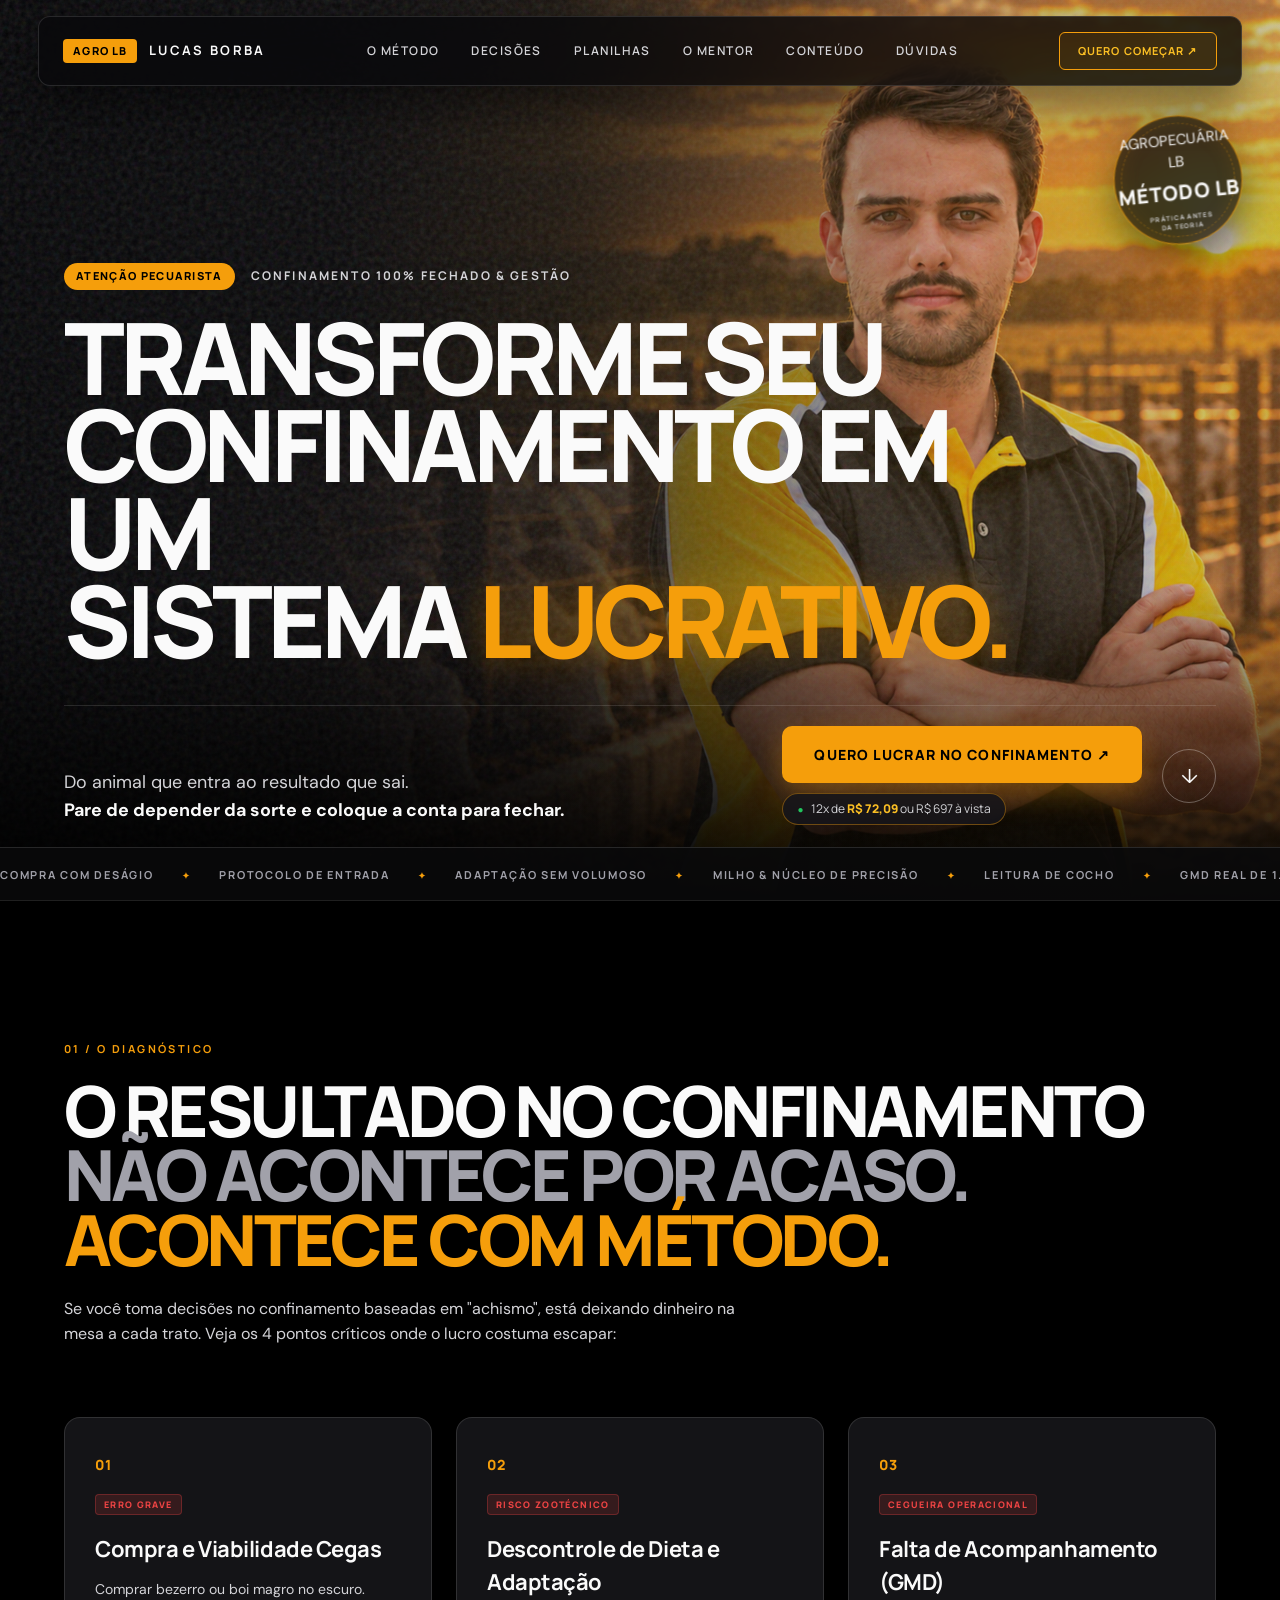
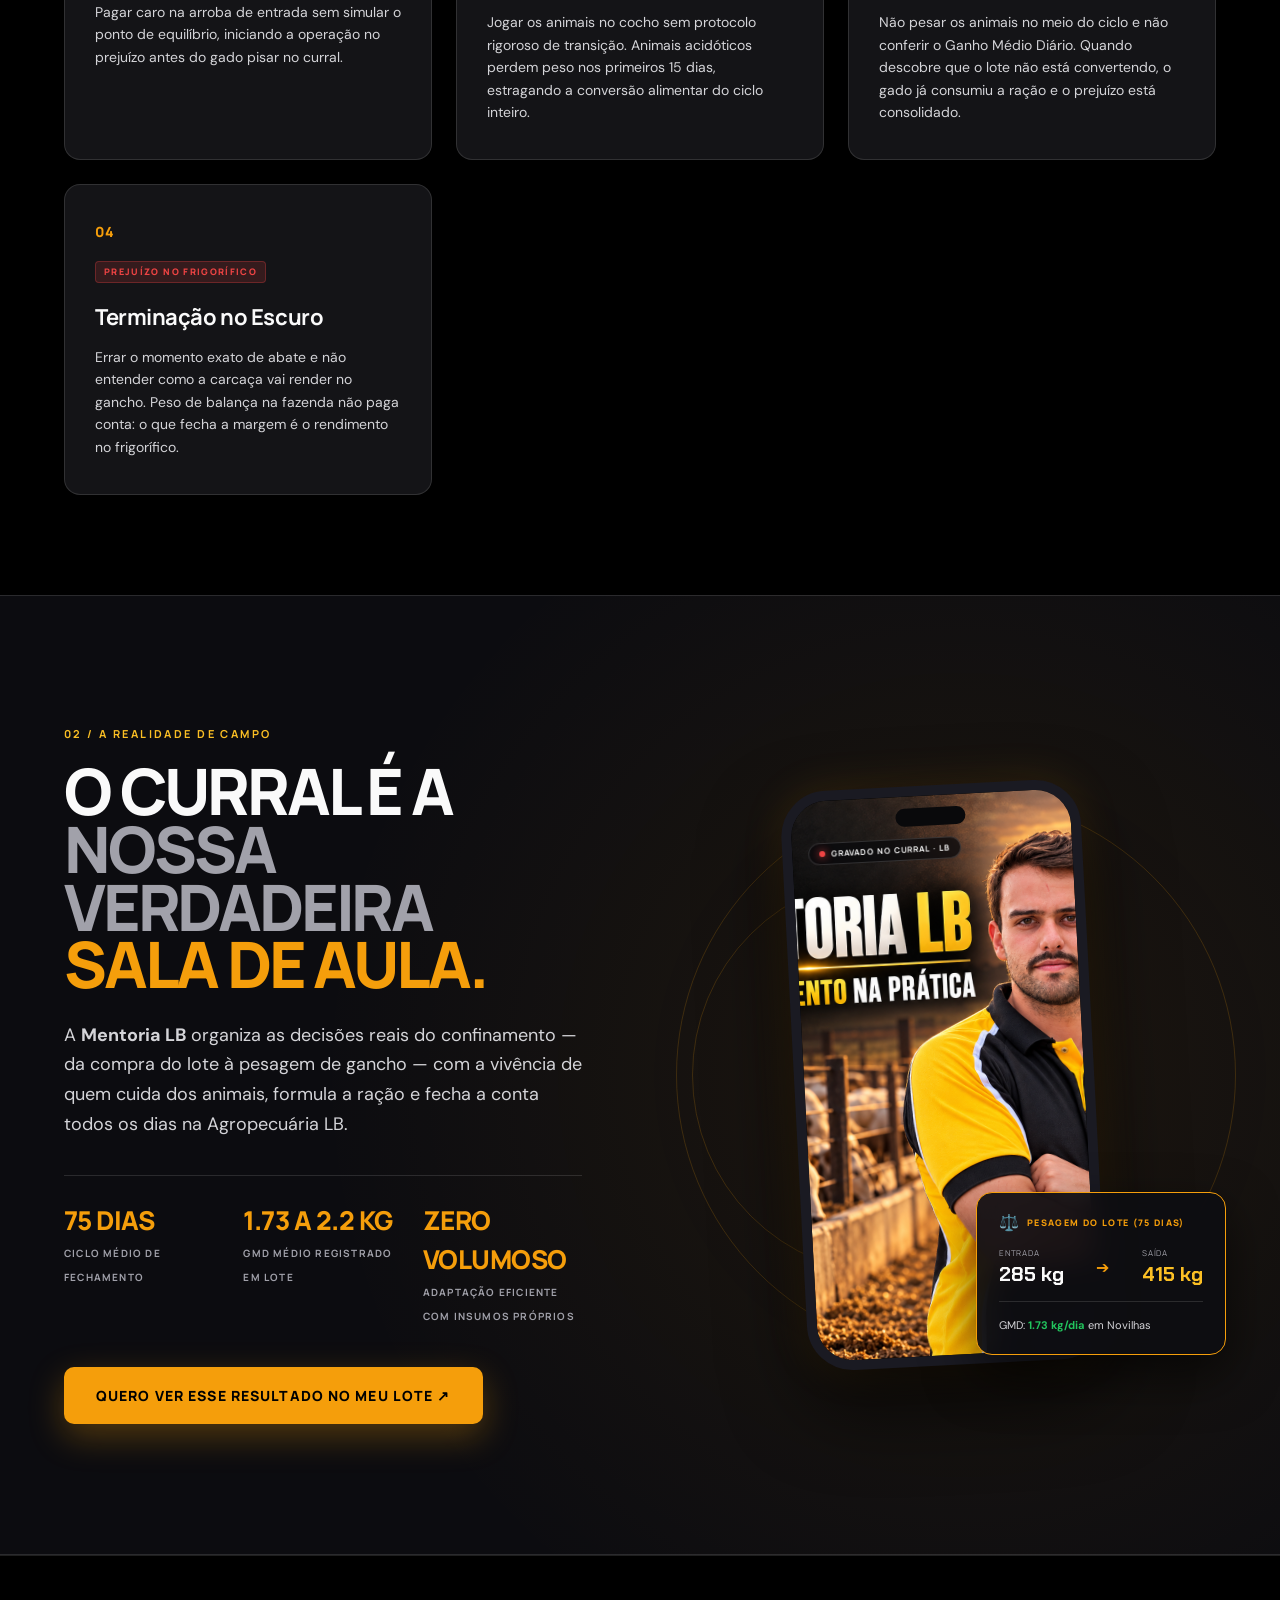
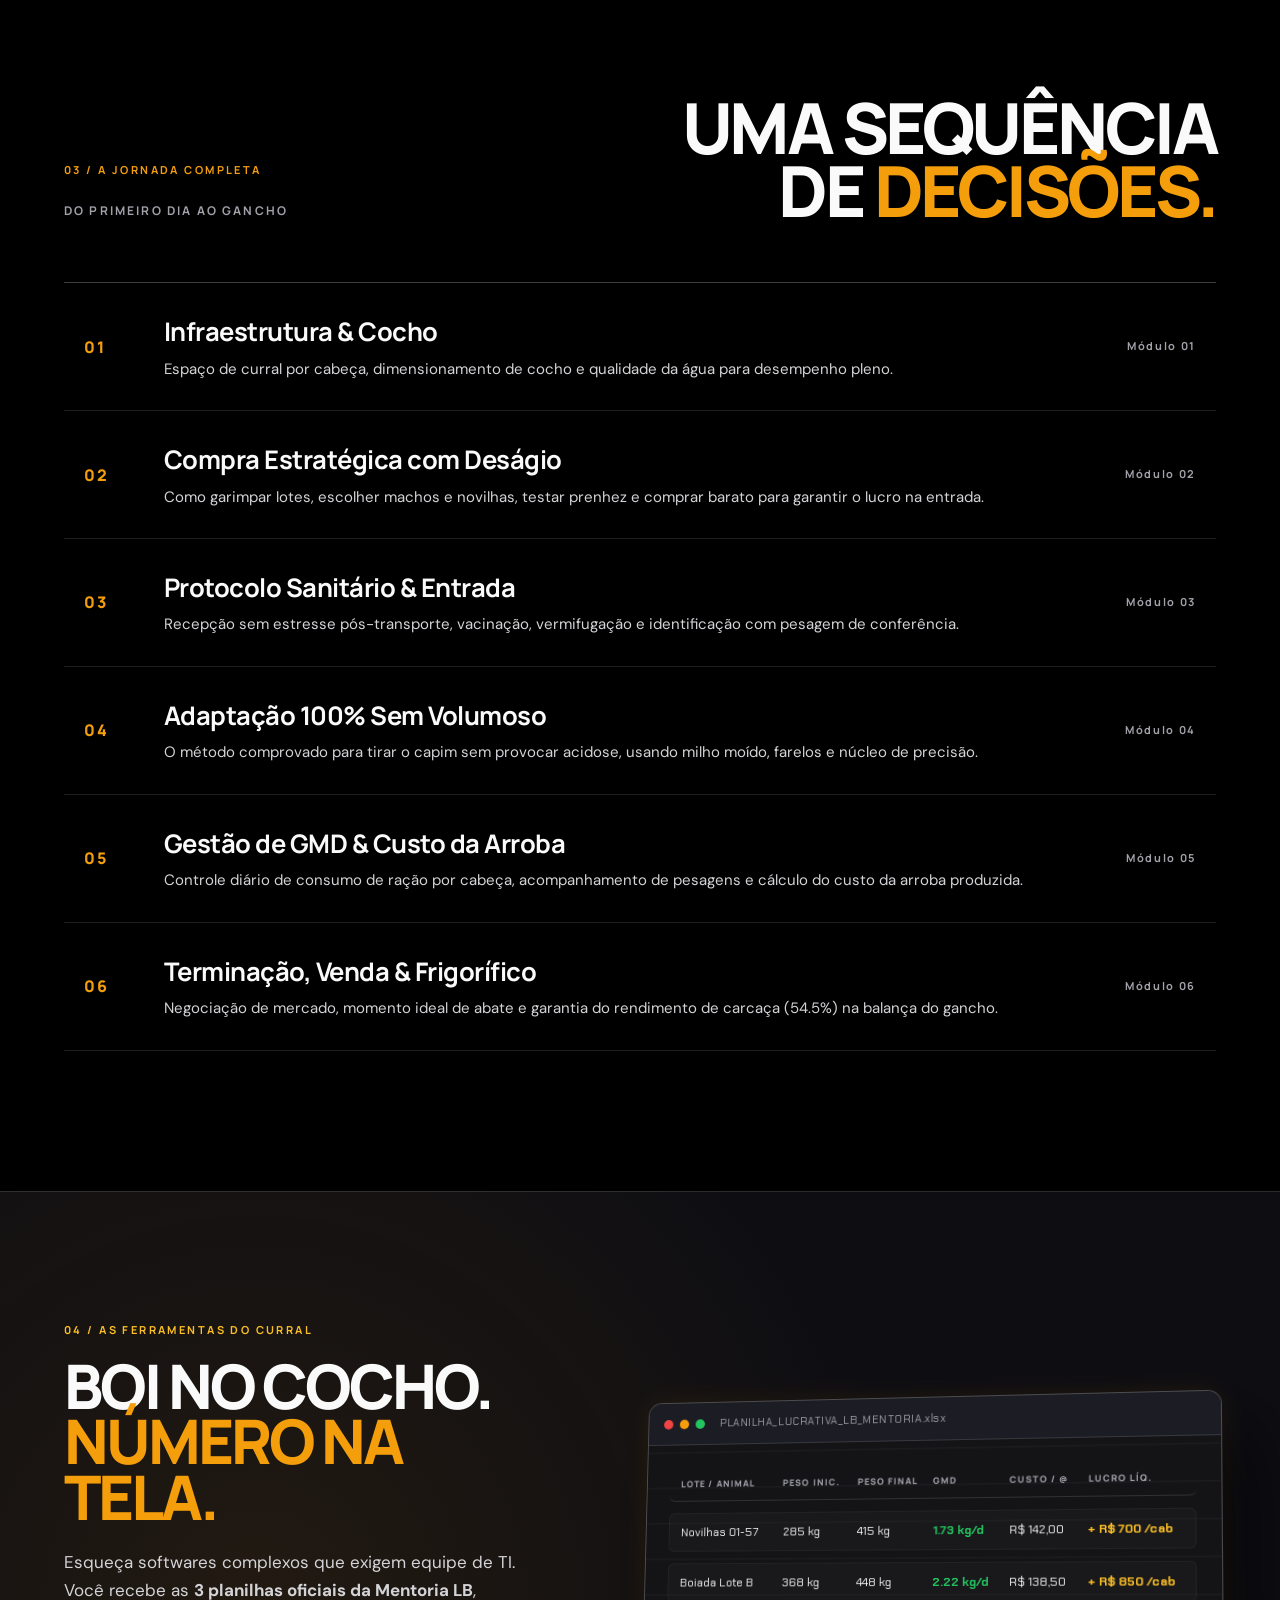
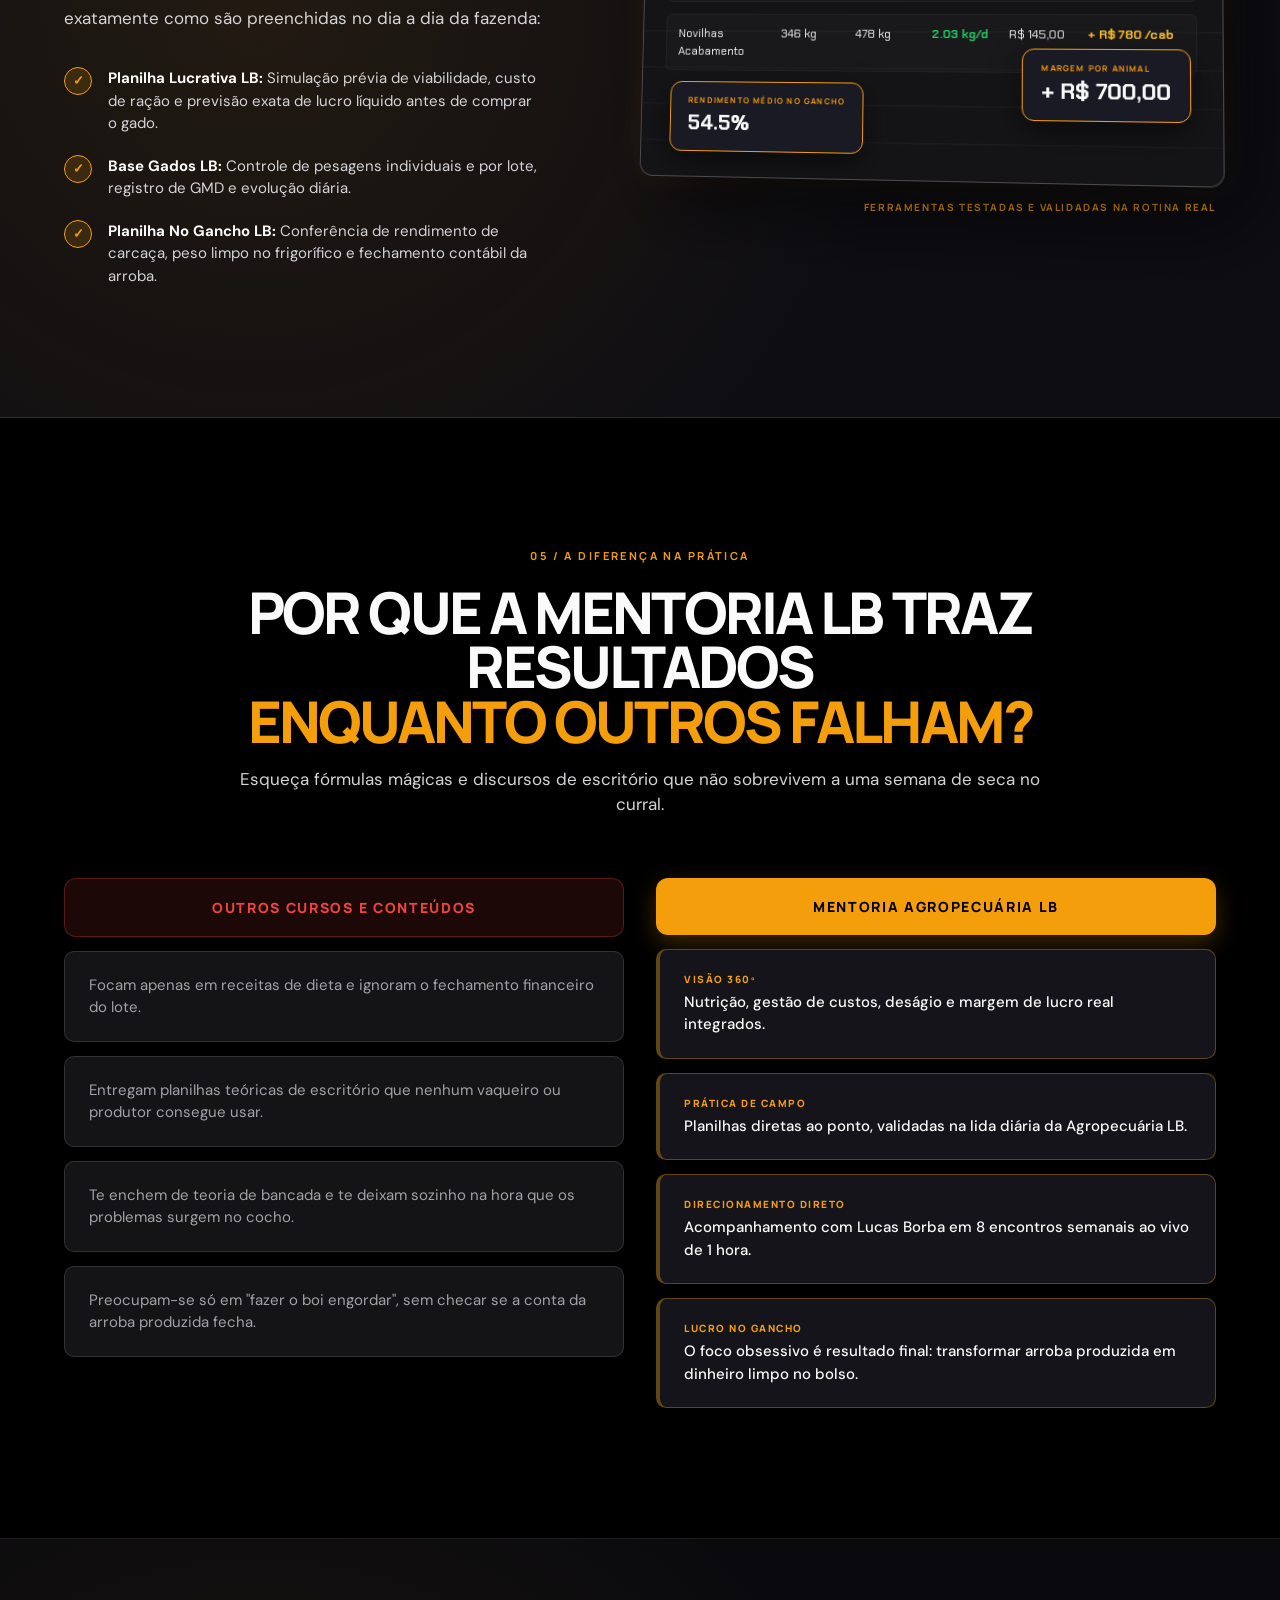
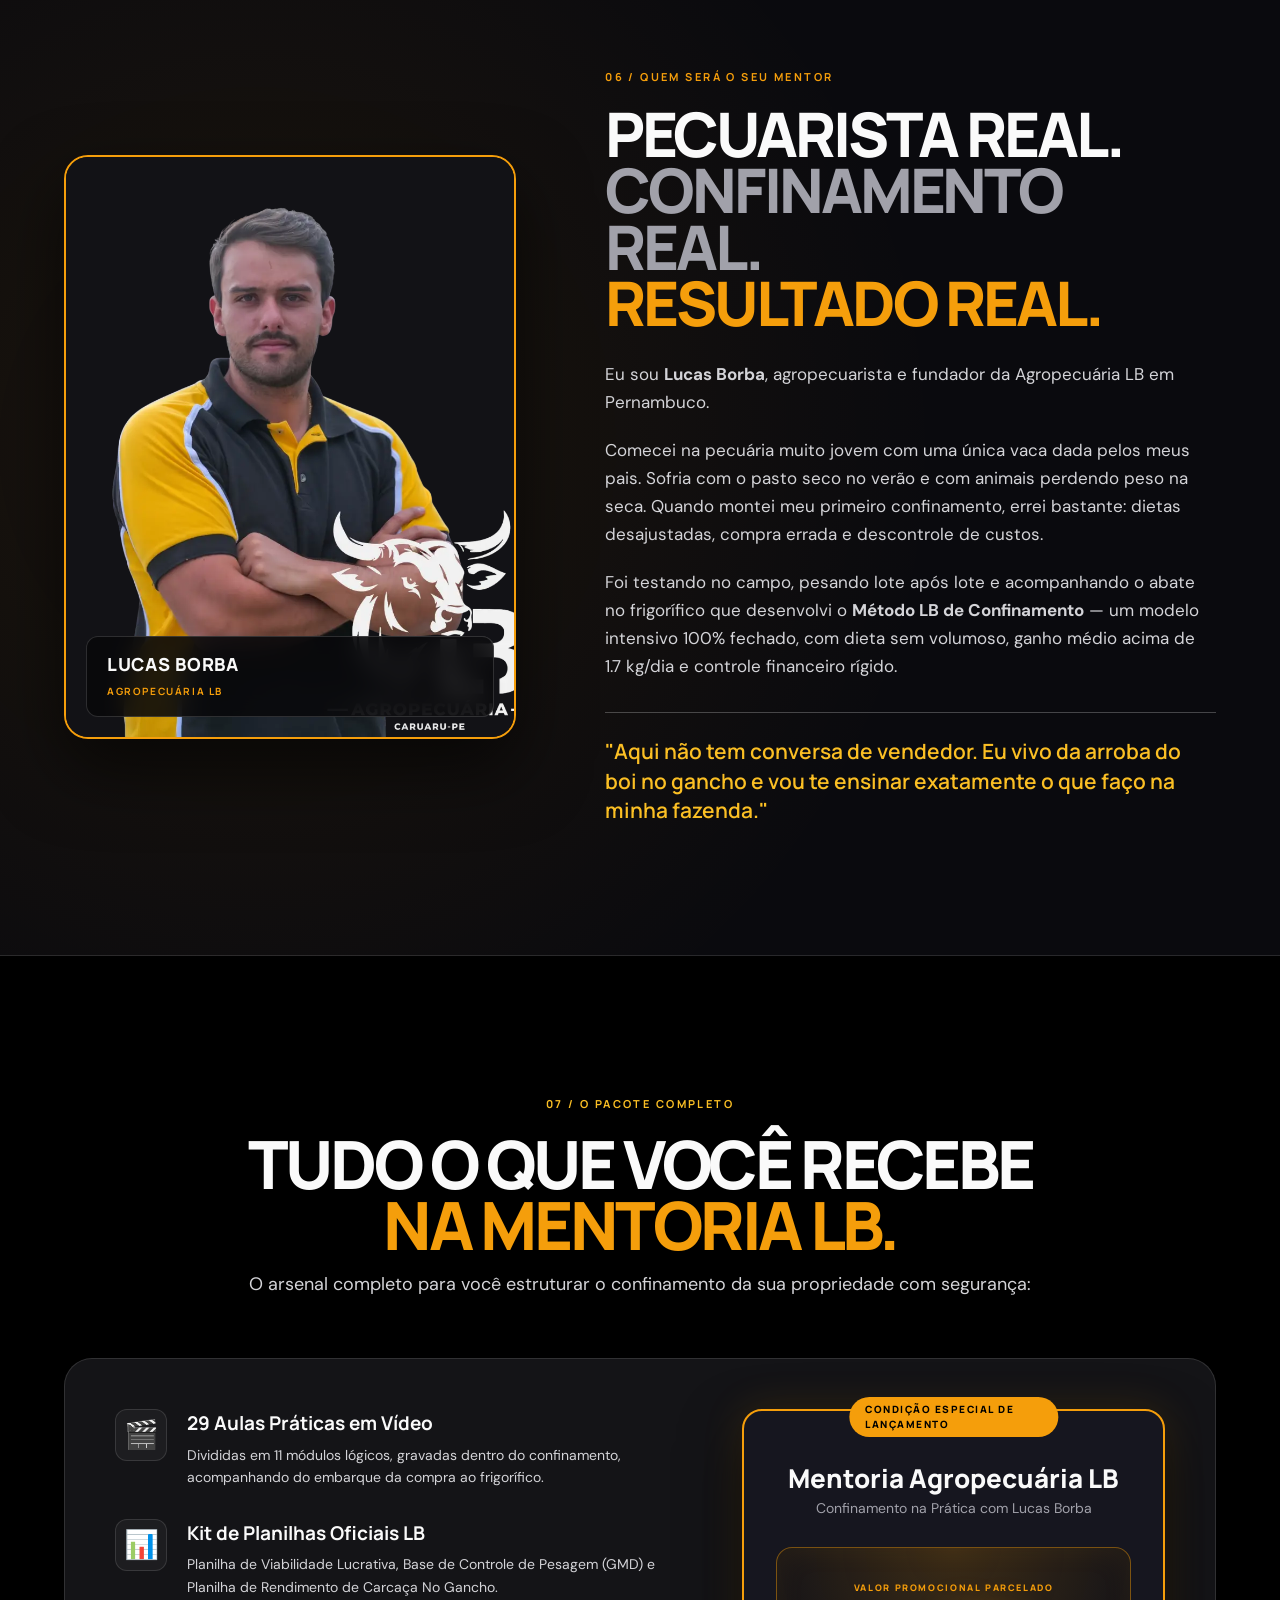
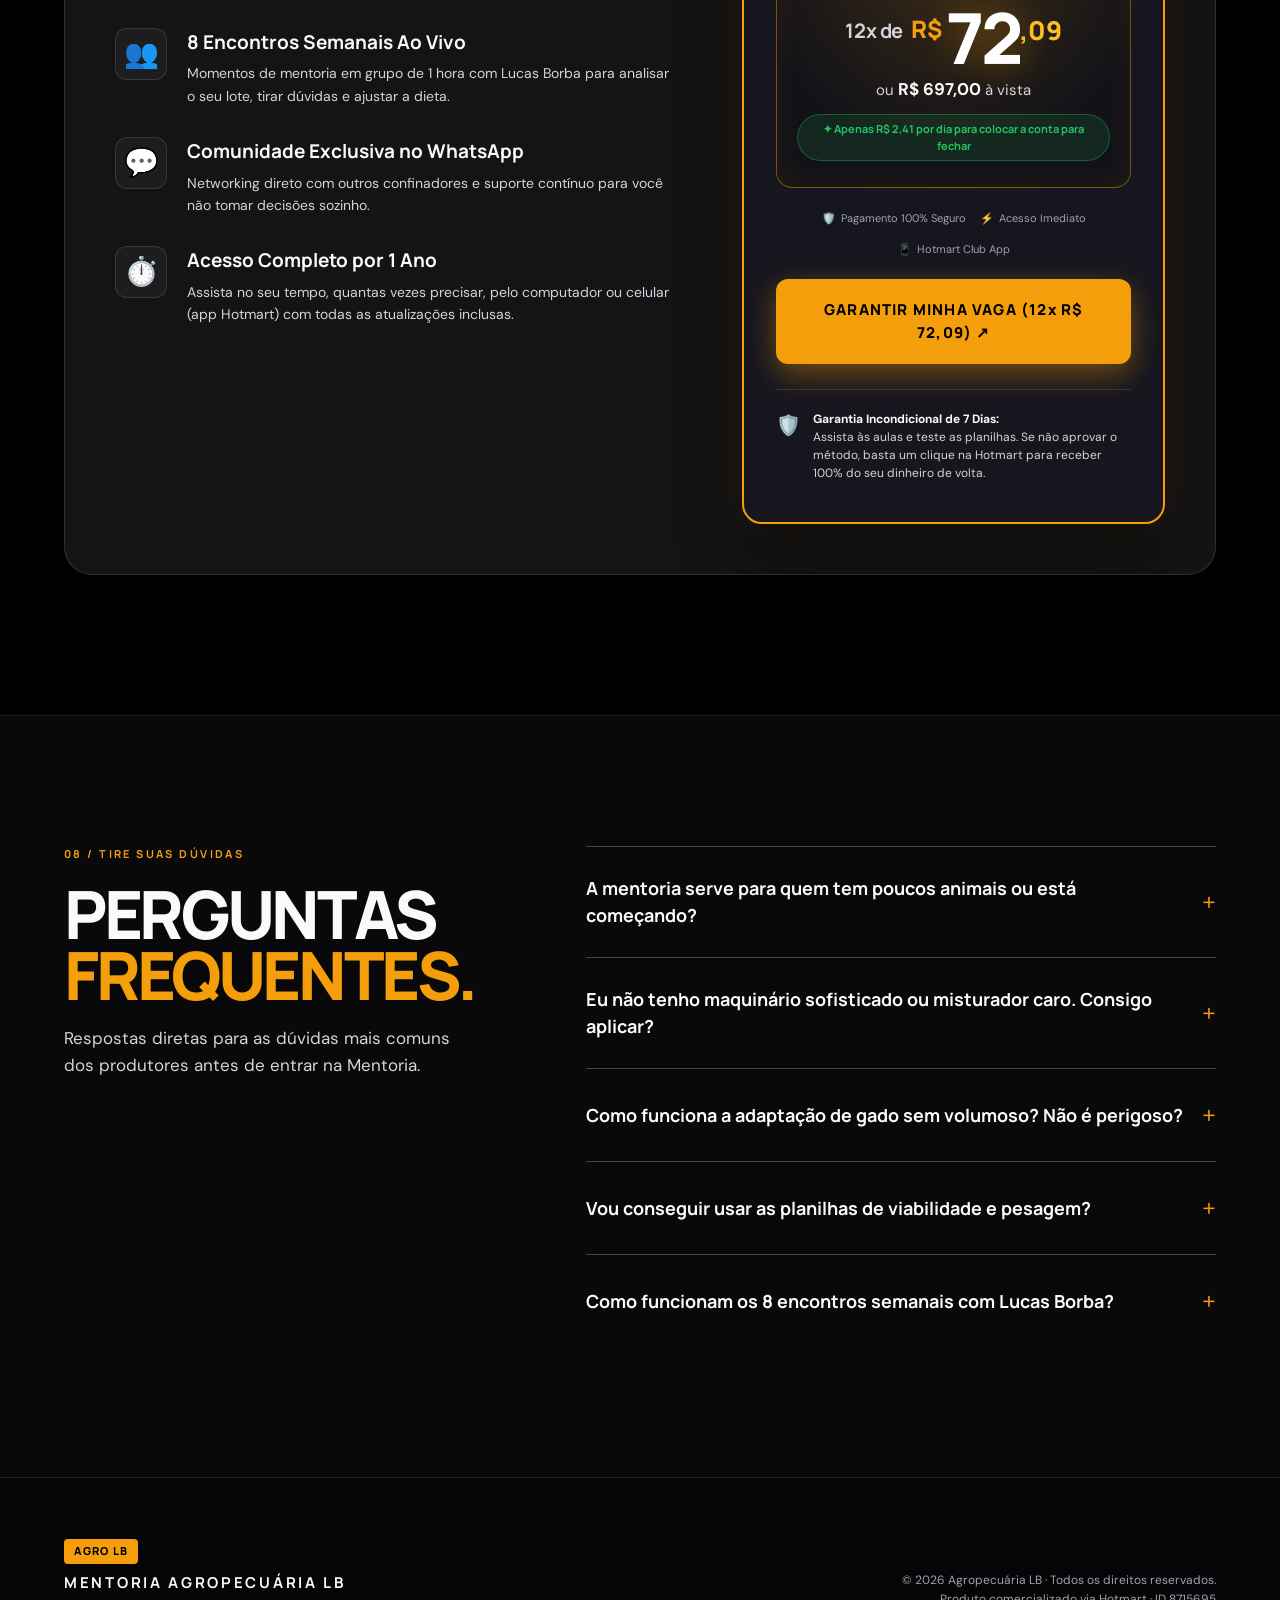
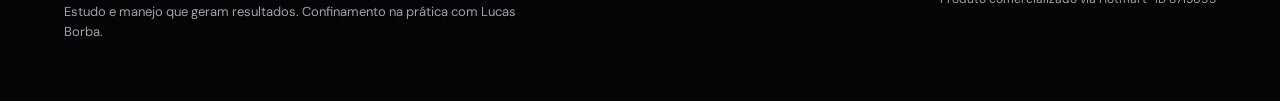
==== public/index.html @ bfe9827a "Publish Mentoria LB static landing page and SEO files" ====
<!DOCTYPE html>
<html lang="pt-BR">
<head>
  <meta charset="UTF-8">
  <meta name="viewport" content="width=device-width, initial-scale=1.0">
  <title>Mentoria Agropecuária LB — Confinamento na Prática | Lucas Borba</title>
  <meta name="description" content="Transforme seu confinamento em um sistema organizado e lucrativo. Método prático de manejo, nutrição sem volumoso e gestão de lucros com Lucas Borba.">
  <meta name="robots" content="index, follow, max-image-preview:large">
  <meta name="theme-color" content="#14221a">
  <link rel="canonical" href="https://www.mentoriaagrolb.com.br/">
  <meta property="og:type" content="website">
  <meta property="og:locale" content="pt_BR">
  <meta property="og:site_name" content="Mentoria Agropecuária LB">
  <meta property="og:title" content="Mentoria Agropecuária LB | Confinamento na Prática">
  <meta property="og:description" content="Aprenda com Lucas Borba a organizar as decisões do confinamento, da compra do lote ao resultado no frigorífico, com aulas práticas e planilhas de gestão.">
  <meta property="og:url" content="https://www.mentoriaagrolb.com.br/">
  <meta property="og:image" content="https://www.mentoriaagrolb.com.br/assets/banner.png">
  <meta property="og:image:alt" content="Mentoria Agropecuária LB com Lucas Borba">
  <meta name="twitter:card" content="summary_large_image">
  <meta name="twitter:title" content="Mentoria Agropecuária LB | Confinamento na Prática">
  <meta name="twitter:description" content="Confinamento na prática com Lucas Borba: manejo, nutrição e gestão do lote.">
  <meta name="twitter:image" content="https://www.mentoriaagrolb.com.br/assets/banner.png">
  <script type="application/ld+json">
  {
    "@context": "https://schema.org",
    "@graph": [
      {
        "@type": "WebSite",
        "@id": "https://www.mentoriaagrolb.com.br/#website",
        "url": "https://www.mentoriaagrolb.com.br/",
        "name": "Mentoria Agropecuária LB",
        "inLanguage": "pt-BR"
      },
      {
        "@type": "Person",
        "@id": "https://www.mentoriaagrolb.com.br/#lucas-borba",
        "name": "Lucas Borba",
        "description": "Agropecuarista e fundador da Agropecuária LB em Pernambuco.",
        "image": "https://www.mentoriaagrolb.com.br/assets/lucas.webp",
        "url": "https://www.mentoriaagrolb.com.br/#mentor"
      },
      {
        "@type": "Course",
        "@id": "https://www.mentoriaagrolb.com.br/#mentoria-lb",
        "name": "Mentoria Agropecuária LB — Confinamento na Prática",
        "description": "Mentoria de Lucas Borba sobre compra de animais, adaptação, nutrição, acompanhamento do lote e gestão financeira no confinamento.",
        "url": "https://www.mentoriaagrolb.com.br/",
        "inLanguage": "pt-BR",
        "image": "https://www.mentoriaagrolb.com.br/assets/banner.png",
        "instructor": { "@id": "https://www.mentoriaagrolb.com.br/#lucas-borba" }
      },
      {
        "@type": "WebPage",
        "@id": "https://www.mentoriaagrolb.com.br/#webpage",
        "url": "https://www.mentoriaagrolb.com.br/",
        "name": "Mentoria Agropecuária LB — Confinamento na Prática | Lucas Borba",
        "description": "Conheça a Mentoria Agropecuária LB e o método prático de confinamento de Lucas Borba.",
        "inLanguage": "pt-BR",
        "isPartOf": { "@id": "https://www.mentoriaagrolb.com.br/#website" },
        "about": { "@id": "https://www.mentoriaagrolb.com.br/#mentoria-lb" },
        "mainEntity": { "@id": "https://www.mentoriaagrolb.com.br/#mentoria-lb" }
      },
      {
        "@type": "FAQPage",
        "@id": "https://www.mentoriaagrolb.com.br/#duvidas",
        "mainEntity": [
          {
            "@type": "Question",
            "name": "A mentoria serve para quem tem poucos animais ou está começando?",
            "acceptedAnswer": { "@type": "Answer", "text": "Sim. A mentoria aborda decisões de compra, dieta e gestão que podem ser adaptadas a lotes pequenos ou grandes." }
          },
          {
            "@type": "Question",
            "name": "Eu não tenho maquinário sofisticado ou misturador caro. Consigo aplicar?",
            "acceptedAnswer": { "@type": "Answer", "text": "Sim. Lucas apresenta o preparo manual e o uso de misturadores, com foco na escolha de insumos, formulação e rotina de trato." }
          },
          {
            "@type": "Question",
            "name": "Como funciona a adaptação de gado sem volumoso? Não é perigoso?",
            "acceptedAnswer": { "@type": "Answer", "text": "A dieta sem volumoso exige critério e acompanhamento. A mentoria explica as etapas de adaptação, o ajuste da dieta e a observação dos animais para reduzir riscos, considerando a condição de cada lote." }
          },
          {
            "@type": "Question",
            "name": "Vou conseguir usar as planilhas de viabilidade e pesagem?",
            "acceptedAnswer": { "@type": "Answer", "text": "Sim. As planilhas são explicadas em aulas dedicadas e ajudam a registrar peso, custo da ração, GMD e resultado financeiro." }
          },
          {
            "@type": "Question",
            "name": "Como funcionam os 8 encontros semanais com Lucas Borba?",
            "acceptedAnswer": { "@type": "Answer", "text": "São encontros semanais em grupo, com uma hora de duração, para discutir dúvidas e decisões sobre o lote com Lucas Borba." }
          }
        ]
      }
    ]
  }
  </script>
  <link rel="preconnect" href="https://fonts.googleapis.com">
  <link rel="preconnect" href="https://fonts.gstatic.com" crossorigin>
  <link href="https://fonts.googleapis.com/css2?family=Chakra+Petch:wght@600;700&family=DM+Sans:ital,opsz,wght@0,9..40,400;0,9..40,500;0,9..40,700;1,9..40,400&family=Manrope:wght@400;500;600;700;800&display=swap" rel="stylesheet">
  <link rel="stylesheet" href="style.css">
</head>
<body>

  <!-- NAVEGAÇÃO SUPERIOR -->
  <header class="nav-header">
    <div class="nav-container">
      <a href="#top" class="nav-brand">
        <span class="brand-badge">AGRO LB</span>
        <span class="brand-text">LUCAS BORBA</span>
      </a>

      <nav class="nav-links">
        <a href="#metodo">O MÉTODO</a>
        <a href="#decisoes">DECISÕES</a>
        <a href="#planilhas">PLANILHAS</a>
        <a href="#mentor">O MENTOR</a>
        <a href="#conteudo">CONTEÚDO</a>
        <a href="#duvidas">DÚVIDAS</a>
      </nav>

      <a href="https://go.hotmart.com/H108001670W" target="_blank" rel="noopener" class="nav-cta">
        QUERO COMEÇAR ↗
      </a>

      <button class="mobile-menu-btn" aria-label="Abrir Menu">☰</button>
    </div>
  </header>

  <!-- MENU MOBILE -->
  <div class="mobile-drawer">
    <a href="#metodo" class="drawer-link">O MÉTODO</a>
    <a href="#decisoes" class="drawer-link">DECISÕES</a>
    <a href="#planilhas" class="drawer-link">PLANILHAS</a>
    <a href="#mentor" class="drawer-link">O MENTOR</a>
    <a href="#conteudo" class="drawer-link">CONTEÚDO</a>
    <a href="#duvidas" class="drawer-link">DÚVIDAS</a>
    <a href="https://go.hotmart.com/H108001670W" target="_blank" rel="noopener" class="drawer-cta">QUERO COMEÇAR ↗</a>
  </div>

  <main id="top">

    <!-- HERO SECTION -->
    <section class="hero-section">
      <div class="hero-backdrop"></div>
      <div class="hero-noise"></div>
      <div class="hero-gradient-overlay"></div>

      <!-- SELO HERO / STAMP -->
      <div class="hero-stamp-wrapper">
        <div class="hero-stamp">
          <span class="stamp-sub">AGROPECUÁRIA LB</span>
          <b class="stamp-main">MÉTODO LB</b>
          <i class="stamp-detail">PRÁTICA ANTES<br>DA TEORIA</i>
        </div>
      </div>

      <div class="hero-container">
        <div class="hero-kicker reveal">
          <span class="kicker-pill">ATENÇÃO PECUARISTA</span>
          <span class="kicker-sub">CONFINAMENTO 100% FECHADO & GESTÃO</span>
        </div>

        <h1 class="hero-headline reveal">
          TRANSFORME SEU<br>
          CONFINAMENTO EM UM<br>
          SISTEMA <i>LUCRATIVO.</i>
        </h1>

        <div class="hero-footer reveal">
          <p class="hero-tagline">
            Do animal que entra ao resultado que sai.<br>
            <strong>Pare de depender da sorte e coloque a conta para fechar.</strong>
          </p>

          <div class="hero-actions">
            <div class="hero-cta-wrapper">
              <a href="https://go.hotmart.com/H108001670W" target="_blank" rel="noopener" class="btn-primary">
                QUERO LUCRAR NO CONFINAMENTO ↗
              </a>
              <div class="hero-price-tag">
                <span class="price-pulse">●</span>
                <span>12x de <strong>R$ 72,09</strong> ou R$ 697 à vista</span>
              </div>
            </div>
            <a href="#metodo" class="btn-round-scroll" aria-label="Rolar para baixo">↓</a>
          </div>
        </div>
      </div>

      <!-- LINHA DE PILARES / TICKER -->
      <div class="hero-marquee">
        <div class="marquee-track">
          <span>COMPRA COM DESÁGIO</span>
          <span class="dot">✦</span>
          <span>PROTOCOLO DE ENTRADA</span>
          <span class="dot">✦</span>
          <span>ADAPTAÇÃO SEM VOLUMOSO</span>
          <span class="dot">✦</span>
          <span>MILHO & NÚCLEO DE PRECISÃO</span>
          <span class="dot">✦</span>
          <span>LEITURA DE COCHO</span>
          <span class="dot">✦</span>
          <span>GMD REAL DE 1.73 A 2.2 KG</span>
          <span class="dot">✦</span>
          <span>RENDIMENTO NO GANCHO (54.5%)</span>
          <span class="dot">✦</span>
          <span>LUCRO LÍQUIDO POR CABEÇA</span>
          <span class="dot">✦</span>
        </div>
      </div>
    </section>


    <!-- MANIFESTO / ONDE O LUCRO VAZA -->
    <section class="manifest-section" id="diagnostico">
      <div class="container">
        <div class="manifest-header reveal">
          <div class="section-tag">01 / O DIAGNÓSTICO</div>
          <h2>
            O RESULTADO NO CONFINAMENTO<br>
            <span>NÃO ACONTECE POR ACASO.</span><br>
            <em>ACONTECE COM MÉTODO.</em>
          </h2>
          <p class="manifest-lead">
            Se você toma decisões no confinamento baseadas em "achismo", está deixando dinheiro na mesa a cada trato. 
            Veja os 4 pontos críticos onde o lucro costuma escapar:
          </p>
        </div>

        <div class="leak-grid">
          <article class="leak-card reveal">
            <div class="card-num">01</div>
            <div class="card-tag alert">ERRO GRAVE</div>
            <h3>Compra e Viabilidade Cegas</h3>
            <p>Comprar bezerro ou boi magro no escuro. Pagar caro na arroba de entrada sem simular o ponto de equilíbrio, iniciando a operação no prejuízo antes do gado pisar no curral.</p>
          </article>

          <article class="leak-card reveal">
            <div class="card-num">02</div>
            <div class="card-tag alert">RISCO ZOOTÉCNICO</div>
            <h3>Descontrole de Dieta e Adaptação</h3>
            <p>Jogar os animais no cocho sem protocolo rigoroso de transição. Animais acidóticos perdem peso nos primeiros 15 dias, estragando a conversão alimentar do ciclo inteiro.</p>
          </article>

          <article class="leak-card reveal">
            <div class="card-num">03</div>
            <div class="card-tag alert">CEGUEIRA OPERACIONAL</div>
            <h3>Falta de Acompanhamento (GMD)</h3>
            <p>Não pesar os animais no meio do ciclo e não conferir o Ganho Médio Diário. Quando descobre que o lote não está convertendo, o gado já consumiu a ração e o prejuízo está consolidado.</p>
          </article>

          <article class="leak-card reveal">
            <div class="card-num">04</div>
            <div class="card-tag alert">PREJUÍZO NO FRIGORÍFICO</div>
            <h3>Terminação no Escuro</h3>
            <p>Errar o momento exato de abate e não entender como a carcaça vai render no gancho. Peso de balança na fazenda não paga conta: o que fecha a margem é o rendimento no frigorífico.</p>
          </article>
        </div>
      </div>
    </section>


    <!-- SEÇÃO NA PRÁTICA COM O PHONE STAGE DE VÍDEO -->
    <section class="practice-section" id="metodo">
      <div class="container practice-grid">
        <div class="practice-copy reveal">
          <div class="section-tag light">02 / A REALIDADE DE CAMPO</div>
          <h2>
            O CURRAL É A<br>
            <span>NOSSA VERDADEIRA</span><br>
            <em>SALA DE AULA.</em>
          </h2>
          <p>
            A <strong>Mentoria LB</strong> organiza as decisões reais do confinamento — da compra do lote à pesagem de gancho — com a vivência de quem cuida dos animais, formula a ração e fecha a conta todos os dias na Agropecuária LB.
          </p>
          <div class="practice-highlights">
            <div class="highlight-item">
              <b>75 DIAS</b>
              <span>CICLO MÉDIO DE FECHAMENTO</span>
            </div>
            <div class="highlight-item">
              <b>1.73 A 2.2 KG</b>
              <span>GMD MÉDIO REGISTRADO EM LOTE</span>
            </div>
            <div class="highlight-item">
              <b>ZERO VOLUMOSO</b>
              <span>ADAPTAÇÃO EFICIENTE COM INSUMOS PRÓPRIOS</span>
            </div>
          </div>
          <a href="https://go.hotmart.com/H108001670W" target="_blank" rel="noopener" class="btn-primary gold">
            QUERO VER ESSE RESULTADO NO MEU LOTE ↗
          </a>
        </div>

        <div class="phone-stage reveal">
          <div class="orbit orbit-1"></div>
          <div class="orbit orbit-2"></div>

          <!-- MOCKUP DO CELULAR TOCANDO O VÍDEO REAL DO CURRAL -->
          <div class="phone phone-main">
            <div class="phone-speaker"></div>
            <div class="phone-screen">
              <video id="curralVideo" autoplay muted loop playsinline preload="metadata" poster="assets/capa.png">
                <source src="assets/lucas-curral.mp4" type="video/mp4">
              </video>
              <div class="video-overlay-badge">
                <span class="live-dot"></span> GRAVADO NO CURRAL · LB
              </div>
            </div>
          </div>

          <!-- CARD FLUTUANTE DE BALANÇA -->
          <div class="floating-metric-card">
            <div class="card-header">
              <span class="icon">⚖️</span>
              <span class="title">PESAGEM DO LOTE (75 DIAS)</span>
            </div>
            <div class="card-values">
              <div class="val-group">
                <small>ENTRADA</small>
                <b>285 kg</b>
              </div>
              <span class="arrow">➔</span>
              <div class="val-group">
                <small>SAÍDA</small>
                <b class="highlight">415 kg</b>
              </div>
            </div>
            <div class="card-footer">
              <span>GMD: <strong>1.73 kg/dia</strong> em Novilhas</span>
            </div>
          </div>
        </div>
      </div>
    </section>


    <!-- A SEQUÊNCIA DE DECISÕES (6 ETAPAS) -->
    <section class="decisions-section" id="decisoes">
      <div class="container">
        <div class="decisions-header reveal">
          <div>
            <div class="section-tag">03 / A JORNADA COMPLETA</div>
            <span class="decisions-eyebrow">DO PRIMEIRO DIA AO GANCHO</span>
          </div>
          <h2>
            UMA SEQUÊNCIA<br>
            DE <em>DECISÕES.</em>
          </h2>
        </div>

        <div class="decision-timeline">
          <article class="decision-row reveal">
            <div class="row-num">01</div>
            <div class="row-title">
              <h3>Infraestrutura & Cocho</h3>
              <p>Espaço de curral por cabeça, dimensionamento de cocho e qualidade da água para desempenho pleno.</p>
            </div>
            <div class="row-badge">Módulo 01</div>
          </article>

          <article class="decision-row reveal">
            <div class="row-num">02</div>
            <div class="row-title">
              <h3>Compra Estratégica com Deságio</h3>
              <p>Como garimpar lotes, escolher machos e novilhas, testar prenhez e comprar barato para garantir o lucro na entrada.</p>
            </div>
            <div class="row-badge">Módulo 02</div>
          </article>

          <article class="decision-row reveal">
            <div class="row-num">03</div>
            <div class="row-title">
              <h3>Protocolo Sanitário & Entrada</h3>
              <p>Recepção sem estresse pós-transporte, vacinação, vermifugação e identificação com pesagem de conferência.</p>
            </div>
            <div class="row-badge">Módulo 03</div>
          </article>

          <article class="decision-row reveal">
            <div class="row-num">04</div>
            <div class="row-title">
              <h3>Adaptação 100% Sem Volumoso</h3>
              <p>O método comprovado para tirar o capim sem provocar acidose, usando milho moído, farelos e núcleo de precisão.</p>
            </div>
            <div class="row-badge">Módulo 04</div>
          </article>

          <article class="decision-row reveal">
            <div class="row-num">05</div>
            <div class="row-title">
              <h3>Gestão de GMD & Custo da Arroba</h3>
              <p>Controle diário de consumo de ração por cabeça, acompanhamento de pesagens e cálculo do custo da arroba produzida.</p>
            </div>
            <div class="row-badge">Módulo 05</div>
          </article>

          <article class="decision-row reveal">
            <div class="row-num">06</div>
            <div class="row-title">
              <h3>Terminação, Venda & Frigorífico</h3>
              <p>Negociação de mercado, momento ideal de abate e garantia do rendimento de carcaça (54.5%) na balança do gancho.</p>
            </div>
            <div class="row-badge">Módulo 06</div>
          </article>
        </div>
      </div>
    </section>


    <!-- FERRAMENTA PRÁTICA: AS PLANILHAS EM 3D WINDOW -->
    <section class="sheet-section" id="planilhas">
      <div class="container sheet-grid">
        <div class="sheet-copy reveal">
          <div class="section-tag light">04 / AS FERRAMENTAS DO CURRAL</div>
          <h2>
            BOI NO COCHO.<br>
            <em>NÚMERO NA TELA.</em>
          </h2>
          <p>
            Esqueça softwares complexos que exigem equipe de TI. Você recebe as <strong>3 planilhas oficiais da Mentoria LB</strong>, exatamente como são preenchidas no dia a dia da fazenda:
          </p>

          <div class="sheet-checklist">
            <div class="check-item">
              <span class="check-icon">✓</span>
              <div>
                <strong>Planilha Lucrativa LB:</strong> Simulação prévia de viabilidade, custo de ração e previsão exata de lucro líquido antes de comprar o gado.
              </div>
            </div>
            <div class="check-item">
              <span class="check-icon">✓</span>
              <div>
                <strong>Base Gados LB:</strong> Controle de pesagens individuais e por lote, registro de GMD e evolução diária.
              </div>
            </div>
            <div class="check-item">
              <span class="check-icon">✓</span>
              <div>
                <strong>Planilha No Gancho LB:</strong> Conferência de rendimento de carcaça, peso limpo no frigorífico e fechamento contábil da arroba.
              </div>
            </div>
          </div>
        </div>

        <!-- JANELA MOCKUP 3D DA PLANILHA -->
        <div class="sheet-stage reveal">
          <div class="sheet-window">
            <div class="window-header">
              <div class="window-dots">
                <span class="dot red"></span>
                <span class="dot yellow"></span>
                <span class="dot green"></span>
              </div>
              <span class="window-title">PLANILHA_LUCRATIVA_LB_MENTORIA.xlsx</span>
            </div>

            <div class="window-grid">
              <div class="grid-table-mockup">
                <div class="table-row head">
                  <span>LOTE / ANIMAL</span>
                  <span>PESO INIC.</span>
                  <span>PESO FINAL</span>
                  <span>GMD</span>
                  <span>CUSTO / @</span>
                  <span>LUCRO LÍQ.</span>
                </div>
                <div class="table-row">
                  <span>Novilhas 01-57</span>
                  <span>285 kg</span>
                  <span>415 kg</span>
                  <span class="metric-green">1.73 kg/d</span>
                  <span>R$ 142,00</span>
                  <span class="metric-gold">+ R$ 700 /cab</span>
                </div>
                <div class="table-row">
                  <span>Boiada Lote B</span>
                  <span>368 kg</span>
                  <span>448 kg</span>
                  <span class="metric-green">2.22 kg/d</span>
                  <span>R$ 138,50</span>
                  <span class="metric-gold">+ R$ 850 /cab</span>
                </div>
                <div class="table-row">
                  <span>Novilhas Acabamento</span>
                  <span>346 kg</span>
                  <span>478 kg</span>
                  <span class="metric-green">2.03 kg/d</span>
                  <span>R$ 145,00</span>
                  <span class="metric-gold">+ R$ 780 /cab</span>
                </div>
              </div>

              <!-- CARDS FLUTUANTES SOBRE A PLANILHA -->
              <div class="floating-pill p1">
                <small>RENDIMENTO MÉDIO NO GANCHO</small>
                <b>54.5%</b>
              </div>

              <div class="floating-pill p2">
                <small>MARGEM POR ANIMAL</small>
                <b>+ R$ 700,00</b>
              </div>
            </div>
          </div>
          <span class="sheet-caption">FERRAMENTAS TESTADAS E VALIDADAS NA ROTINA REAL</span>
        </div>
      </div>
    </section>


    <!-- TABELA COMPARATIVA: OUTROS CURSOS VS MENTORIA LB -->
    <section class="compare-section">
      <div class="container">
        <div class="compare-header reveal">
          <div class="section-tag">05 / A DIFERENÇA NA PRÁTICA</div>
          <h2>
            POR QUE A MENTORIA LB TRAZ RESULTADOS<br>
            <em>ENQUANTO OUTROS FALHAM?</em>
          </h2>
          <p>Esqueça fórmulas mágicas e discursos de escritório que não sobrevivem a uma semana de seca no curral.</p>
        </div>

        <div class="compare-grid reveal">
          <div class="compare-col bad">
            <div class="col-head">OUTROS CURSOS E CONTEÚDOS</div>
            <div class="compare-card">Focam apenas em receitas de dieta e ignoram o fechamento financeiro do lote.</div>
            <div class="compare-card">Entregam planilhas teóricas de escritório que nenhum vaqueiro ou produtor consegue usar.</div>
            <div class="compare-card">Te enchem de teoria de bancada e te deixam sozinho na hora que os problemas surgem no cocho.</div>
            <div class="compare-card">Preocupam-se só em "fazer o boi engordar", sem checar se a conta da arroba produzida fecha.</div>
          </div>

          <div class="compare-col good">
            <div class="col-head">MENTORIA AGROPECUÁRIA LB</div>
            <div class="compare-card active">
              <span class="badge-mini">VISÃO 360º</span>
              Nutrição, gestão de custos, deságio e margem de lucro real integrados.
            </div>
            <div class="compare-card active">
              <span class="badge-mini">PRÁTICA DE CAMPO</span>
              Planilhas diretas ao ponto, validadas na lida diária da Agropecuária LB.
            </div>
            <div class="compare-card active">
              <span class="badge-mini">DIRECIONAMENTO DIRETO</span>
              Acompanhamento com Lucas Borba em 8 encontros semanais ao vivo de 1 hora.
            </div>
            <div class="compare-card active">
              <span class="badge-mini">LUCRO NO GANCHO</span>
              O foco obsessivo é resultado final: transformar arroba produzida em dinheiro limpo no bolso.
            </div>
          </div>
        </div>
      </div>
    </section>


    <!-- QUEM É O MENTOR (LUCAS BORBA) -->
    <section class="mentor-section" id="mentor">
      <div class="container mentor-grid">
        <div class="mentor-photo-wrap reveal">
    <img src="assets/lucas.webp" alt="Lucas Borba, mentor da Agropecuária LB" class="mentor-photo" loading="lazy" decoding="async">
          <div class="mentor-badge-float">
            <b>LUCAS BORBA</b>
            <span>AGROPECUÁRIA LB</span>
          </div>
        </div>

        <div class="mentor-copy reveal">
          <div class="section-tag">06 / QUEM SERÁ O SEU MENTOR</div>
          <h2>
            PECUARISTA REAL.<br>
            <span>CONFINAMENTO REAL.</span><br>
            <em>RESULTADO REAL.</em>
          </h2>

          <div class="mentor-bio">
            <p>
              Eu sou <strong>Lucas Borba</strong>, agropecuarista e fundador da Agropecuária LB em Pernambuco.
            </p>
            <p>
              Comecei na pecuária muito jovem com uma única vaca dada pelos meus pais. Sofria com o pasto seco no verão e com animais perdendo peso na seca. Quando montei meu primeiro confinamento, errei bastante: dietas desajustadas, compra errada e descontrole de custos.
            </p>
            <p>
              Foi testando no campo, pesando lote após lote e acompanhando o abate no frigorífico que desenvolvi o <strong>Método LB de Confinamento</strong> — um modelo intensivo 100% fechado, com dieta sem volumoso, ganho médio acima de 1.7 kg/dia e controle financeiro rígido.
            </p>
            <blockquote class="mentor-quote">
              "Aqui não tem conversa de vendedor. Eu vivo da arroba do boi no gancho e vou te ensinar exatamente o que faço na minha fazenda."
            </blockquote>
          </div>
        </div>
      </div>
    </section>


    <!-- O QUE VOCÊ ENCONTRA NA MENTORIA (OFERTA COMPLETA) -->
    <section class="offer-section" id="conteudo">
      <div class="container">
        <div class="offer-header reveal">
          <div class="section-tag light">07 / O PACOTE COMPLETO</div>
          <h2>
            TUDO O QUE VOCÊ RECEBE<br>
            <em>NA MENTORIA LB.</em>
          </h2>
          <p>O arsenal completo para você estruturar o confinamento da sua propriedade com segurança:</p>
        </div>

        <div class="offer-box reveal">
          <div class="offer-items">
            <div class="feature-item">
              <span class="icon">🎬</span>
              <div>
                <h4>29 Aulas Práticas em Vídeo</h4>
                <p>Divididas em 11 módulos lógicos, gravadas dentro do confinamento, acompanhando do embarque da compra ao frigorífico.</p>
              </div>
            </div>

            <div class="feature-item">
              <span class="icon">📊</span>
              <div>
                <h4>Kit de Planilhas Oficiais LB</h4>
                <p>Planilha de Viabilidade Lucrativa, Base de Controle de Pesagem (GMD) e Planilha de Rendimento de Carcaça No Gancho.</p>
              </div>
            </div>

            <div class="feature-item">
              <span class="icon">👥</span>
              <div>
                <h4>8 Encontros Semanais Ao Vivo</h4>
                <p>Momentos de mentoria em grupo de 1 hora com Lucas Borba para analisar o seu lote, tirar dúvidas e ajustar a dieta.</p>
              </div>
            </div>

            <div class="feature-item">
              <span class="icon">💬</span>
              <div>
                <h4>Comunidade Exclusiva no WhatsApp</h4>
                <p>Networking direto com outros confinadores e suporte contínuo para você não tomar decisões sozinho.</p>
              </div>
            </div>

            <div class="feature-item">
              <span class="icon">⏱️</span>
              <div>
                <h4>Acesso Completo por 1 Ano</h4>
                <p>Assista no seu tempo, quantas vezes precisar, pelo computador ou celular (app Hotmart) com todas as atualizações inclusas.</p>
              </div>
            </div>
          </div>

          <!-- CARD DE CHECKOUT -->
          <div class="checkout-card" id="venda">
            <span class="card-pill">CONDIÇÃO ESPECIAL DE LANÇAMENTO</span>
            <h3>Mentoria Agropecuária LB</h3>
            <p class="card-desc">Confinamento na Prática com Lucas Borba</p>

            <div class="pricing-spotlight">
              <span class="pricing-kicker">VALOR PROMOCIONAL PARCELADO</span>
              <div class="pricing-main-installment">
                <span class="installment-prefix">12x de</span>
                <div class="installment-number-group">
                  <sup class="currency">R$</sup>
                  <strong class="number">72</strong>
                  <span class="cents">,09</span>
                </div>
              </div>
              <p class="pricing-cash-text">ou <strong>R$ 697,00</strong> à vista</p>
              <div class="pricing-daily-badge">
                <span>✦ Apenas <strong>R$ 2,41 por dia</strong> para colocar a conta para fechar</span>
              </div>
            </div>

            <div class="pricing-security-bar">
              <div class="security-item"><span>🛡️</span> Pagamento 100% Seguro</div>
              <div class="security-item"><span>⚡</span> Acesso Imediato</div>
              <div class="security-item"><span>📱</span> Hotmart Club App</div>
            </div>

            <a href="https://go.hotmart.com/H108001670W" target="_blank" rel="noopener" class="btn-checkout">
              GARANTIR MINHA VAGA (12x R$ 72,09) ↗
            </a>

            <div class="guarantee-box">
              <span class="shield-icon">🛡️</span>
              <p>
                <strong>Garantia Incondicional de 7 Dias:</strong><br>
                Assista às aulas e teste as planilhas. Se não aprovar o método, basta um clique na Hotmart para receber 100% do seu dinheiro de volta.
              </p>
            </div>
          </div>
        </div>
      </div>
    </section>


    <!-- DÚVIDAS FREQUENTES (FAQ) -->
    <section class="faq-section" id="duvidas">
      <div class="container faq-grid">
        <div class="faq-header reveal">
          <div class="section-tag">08 / TIRE SUAS DÚVIDAS</div>
          <h2>
            PERGUNTAS<br>
            <em>FREQUENTES.</em>
          </h2>
          <p>Respostas diretas para as dúvidas mais comuns dos produtores antes de entrar na Mentoria.</p>
        </div>

        <div class="faq-list reveal">
          <details class="faq-item">
            <summary>
              <span>A mentoria serve para quem tem poucos animais ou está começando?</span>
              <b class="toggle">+</b>
            </summary>
            <div class="faq-answer">
              <p>Sim. O método foi desenhado tanto para quem quer confinar 20 ou 30 cabeças quanto para quem lida com lotes de centenas de bois. Confinar com método em pequena escala é ainda mais importante, pois cada erro de compra ou dieta pesa muito mais no bolso.</p>
            </div>
          </details>

          <details class="faq-item">
            <summary>
              <span>Eu não tenho maquinário sofisticado ou misturador caro. Consigo aplicar?</span>
              <b class="toggle">+</b>
            </summary>
            <div class="faq-answer">
              <p>Com certeza. Lucas ensina desde o preparo manual eficiente até o uso de misturadores. O foco do método é a formulação nutricional correta, a escolha dos insumos (milho, farelos e núcleo) e os horários de trato, sem exigir investimentos milionários em infraestrutura.</p>
            </div>
          </details>

          <details class="faq-item">
            <summary>
              <span>Como funciona a adaptação de gado sem volumoso? Não é perigoso?</span>
              <b class="toggle">+</b>
            </summary>
            <div class="faq-answer">
        <p>A dieta sem volumoso exige critério e acompanhamento. Na Mentoria LB, Lucas explica as etapas de adaptação, o ajuste da dieta e a observação dos animais para reduzir os riscos de acidose e timpanismo. A aplicação deve considerar a condição de cada lote e a orientação técnica responsável.</p>
            </div>
          </details>

          <details class="faq-item">
            <summary>
              <span>Vou conseguir usar as planilhas de viabilidade e pesagem?</span>
              <b class="toggle">+</b>
            </summary>
            <div class="faq-answer">
              <p>Sim. As planilhas em Excel foram gravadas e explicadas em aulas dedicadas (módulos 02 e 03). Elas são pré-configuradas e fáceis de preencher no computador ou no celular: você só digita o peso dos animais e o preço da ração, e a planilha calcula o lucro e o GMD automaticamente.</p>
            </div>
          </details>

          <details class="faq-item">
            <summary>
              <span>Como funcionam os 8 encontros semanais com Lucas Borba?</span>
              <b class="toggle">+</b>
            </summary>
            <div class="faq-answer">
              <p>Os encontros ocorrem semanalmente pelo Google Meet com 1 hora de duração. É o momento de tirar dúvidas da sua boiada, mostrar fotos ou pesagens do seu lote e receber a orientação direta de Lucas Borba para o seu caso específico.</p>
            </div>
          </details>
        </div>
      </div>
    </section>

  </main>


  <!-- FOOTER -->
  <footer class="site-footer">
    <div class="container footer-content">
      <div class="footer-brand">
        <span class="brand-badge">AGRO LB</span>
        <span class="brand-text">MENTORIA AGROPECUÁRIA LB</span>
        <p>Estudo e manejo que geram resultados. Confinamento na prática com Lucas Borba.</p>
      </div>

      <div class="footer-meta">
        <p>© 2026 Agropecuária LB · Todos os direitos reservados.</p>
        <p>Produto comercializado via Hotmart · ID 8715695</p>
      </div>
    </div>
  </footer>


  <!-- BARRA FIXA MOBILE FLUTUANTE DE COMPRA -->
  <div class="mobile-sticky-bar">
    <div class="sticky-info">
      <small>12x de R$ 72,09 (ou R$ 697 à vista)</small>
      <strong>MENTORIA AGRO LB</strong>
    </div>
    <a href="https://go.hotmart.com/H108001670W" target="_blank" rel="noopener" class="btn-sticky-cta">
      GARANTIR VAGA ↗
    </a>
  </div>

  <script src="app.js"></script>
</body>
</html>
---- public/style.css ----
/* ==========================================================================
   DESIGN SYSTEM & CSS — MENTORIA AGROPECUÁRIA LB (LUCAS BORBA)
   Conceito: Dark Rural & High-Performance Agro (Referência Editorial Ararate)
   ========================================================================== */

:root {
  --ink: #000000;
  --bg-deep: #09090b;
  --bg-card: #141417;
  --bg-raised: #1c1c22;
  --bg-hover: #22222b;
  --line: rgba(255, 255, 255, 0.12);
  --line-strong: rgba(255, 255, 255, 0.24);
  --gold: #f59e0b;
  --gold-light: #fbbf24;
  --gold-dark: #d97706;
  --gold-subtle: rgba(245, 158, 11, 0.15);
  --white: #fafafa;
  --text-muted: #a1a1aa;
  --text-silver: #d4d4d8;
  --green-profit: #22c55e;
  --red-alert: #ef4444;
  --font-display: 'Manrope', -apple-system, BlinkMacSystemFont, sans-serif;
  --font-body: 'DM Sans', -apple-system, BlinkMacSystemFont, sans-serif;
  --font-mono: 'Chakra Petch', monospace;
  --ease: cubic-bezier(0.16, 1, 0.3, 1);
}

* {
  box-sizing: border-box;
  margin: 0;
  padding: 0;
}

html {
  scroll-behavior: smooth;
  background-color: var(--ink);
  color: var(--white);
  font-family: var(--font-body);
  text-rendering: optimizeLegibility;
  -webkit-font-smoothing: antialiased;
}

body {
  overflow-x: hidden;
  background-color: var(--ink);
  line-height: 1.5;
}

a {
  color: inherit;
  text-decoration: none;
}

img, video {
  max-width: 100%;
  display: block;
}

/* CONTAINER */
.container {
  width: 100%;
  max-width: 1280px;
  margin: 0 auto;
  padding: 0 5vw;
}

/* SECTION TAGS */
.section-tag {
  font-family: var(--font-display);
  font-size: 11px;
  font-weight: 700;
  letter-spacing: 0.22em;
  text-transform: uppercase;
  color: var(--gold);
  margin-bottom: 20px;
}
.section-tag.light {
  color: var(--gold-light);
}

/* REVEAL ANIMATION */
.reveal {
  opacity: 0;
  transform: translateY(28px);
  transition: opacity 0.8s var(--ease), transform 0.8s var(--ease);
}
.reveal.visible {
  opacity: 1;
  transform: translateY(0);
}

/* ==========================================================================
   NAVEGAÇÃO SUPERIOR
   ========================================================================== */
.nav-header {
  position: fixed;
  top: 16px;
  left: 3vw;
  right: 3vw;
  z-index: 100;
  height: 70px;
  border: 1px solid rgba(255, 255, 255, 0.12);
  border-radius: 12px;
  background: rgba(9, 9, 11, 0.82);
  backdrop-filter: blur(20px) saturate(140%);
  -webkit-backdrop-filter: blur(20px) saturate(140%);
  box-shadow: 0 20px 40px rgba(0, 0, 0, 0.4);
  transition: all 0.3s ease;
}

.nav-container {
  height: 100%;
  padding: 0 24px;
  display: flex;
  align-items: center;
  justify-content: space-between;
}

.nav-brand {
  display: flex;
  align-items: center;
  gap: 12px;
}
.brand-badge {
  background: var(--gold);
  color: #000;
  font-family: var(--font-display);
  font-weight: 800;
  font-size: 11px;
  letter-spacing: 0.1em;
  padding: 4px 10px;
  border-radius: 4px;
}
.brand-text {
  font-family: var(--font-display);
  font-weight: 700;
  font-size: 13px;
  letter-spacing: 0.18em;
  color: var(--white);
}

.nav-links {
  display: flex;
  gap: 32px;
}
.nav-links a {
  font-family: var(--font-display);
  font-size: 12px;
  font-weight: 600;
  letter-spacing: 0.12em;
  color: var(--text-silver);
  position: relative;
  transition: color 0.2s ease;
}
.nav-links a:hover {
  color: var(--gold);
}
.nav-links a::after {
  content: '';
  position: absolute;
  left: 0;
  right: 100%;
  bottom: -6px;
  height: 2px;
  background: var(--gold);
  transition: right 0.25s var(--ease);
}
.nav-links a:hover::after {
  right: 0;
}

.nav-cta {
  border: 1px solid var(--gold);
  background: rgba(245, 158, 11, 0.08);
  color: var(--gold-light);
  padding: 10px 18px;
  border-radius: 6px;
  font-family: var(--font-display);
  font-size: 11px;
  font-weight: 700;
  letter-spacing: 0.1em;
  transition: all 0.25s ease;
}
.nav-cta:hover {
  background: var(--gold);
  color: #000;
  box-shadow: 0 0 24px rgba(245, 158, 11, 0.35);
}

.mobile-menu-btn {
  display: none;
  background: none;
  border: none;
  color: #fff;
  font-size: 24px;
  cursor: pointer;
}

.mobile-drawer {
  display: none;
}

/* ==========================================================================
   HERO SECTION
   ========================================================================== */
.hero-section {
  min-height: 100vh;
  position: relative;
  overflow: hidden;
  display: flex;
  flex-direction: column;
  justify-content: flex-end;
  padding-bottom: 75px;
  padding-top: 130px;
}

.hero-backdrop {
  position: absolute;
  inset: 0;
  background-image: linear-gradient(90deg, rgba(4, 4, 6, 0.98) 0%, rgba(9, 9, 11, 0.85) 44%, rgba(9, 9, 11, 0.22) 75%), url('assets/hero-bg.jpg');
  background-size: cover;
  background-position: 76% top; /* Anchored to top (Y=0) so head/hair is never cropped */
  z-index: 1;
}

.hero-noise {
  position: absolute;
  inset: 0;
  opacity: 0.14;
  z-index: 2;
  background-image: url("data:image/svg+xml,%3Csvg viewBox='0 0 200 200' xmlns='http://www.w3.org/2000/svg'%3E%3Cfilter id='noiseFilter'%3E%3CfeTurbulence type='fractalNoise' baseFrequency='0.8' numOctaves='3' stitchTiles='stitch'/%3E%3C/filter%3E%3Crect width='100%25' height='100%25' filter='url(%23noiseFilter)'/%3E%3C/svg%3E");
  pointer-events: none;
}

.hero-gradient-overlay {
  position: absolute;
  inset: 0;
  z-index: 2;
  background: radial-gradient(circle at 85% 30%, rgba(245, 158, 11, 0.16) 0%, transparent 60%),
              linear-gradient(180deg, transparent 65%, #000000 100%);
  pointer-events: none;
}

.hero-container {
  position: relative;
  z-index: 5;
  width: 100%;
  max-width: 1280px;
  margin: 0 auto;
  padding: 0 5vw;
}

/* HERO SELO / STAMP (POSICIONADO PARA NÃO COBRIR LUCAS) */
.hero-stamp-wrapper {
  position: absolute;
  right: 2.5vw;
  top: 110px;
  z-index: 6;
}
.hero-stamp {
  width: 140px;
  height: 140px;
  border-radius: 50%;
  border: 1px solid rgba(245, 158, 11, 0.75);
  background: rgba(14, 14, 18, 0.75);
  backdrop-filter: blur(14px);
  -webkit-backdrop-filter: blur(14px);
  display: flex;
  flex-direction: column;
  align-items: center;
  justify-content: center;
  text-align: center;
  box-shadow: 0 16px 45px rgba(0, 0, 0, 0.5), inset 0 0 25px rgba(245, 158, 11, 0.15);
  transform: rotate(-6deg) scale(0.92);
  position: relative;
  transition: transform 0.4s var(--ease);
}
.hero-stamp:hover {
  transform: rotate(0deg) scale(1);
}
.hero-stamp::before {
  content: '';
  position: absolute;
  inset: 7px;
  border-radius: 50%;
  border: 1px dashed rgba(245, 158, 11, 0.35);
  pointer-events: none;
}
  border-radius: 50%;
  border: 1px dashed rgba(245, 158, 11, 0.35);
  pointer-events: none;
}
.stamp-sub {
  font-family: var(--font-display);
  font-size: 8px;
  font-weight: 700;
  letter-spacing: 0.22em;
  color: var(--gold);
}
.stamp-main {
  font-family: var(--font-display);
  font-size: 22px;
  font-weight: 800;
  letter-spacing: 0.04em;
  color: var(--white);
  margin: 4px 0 6px;
}
.stamp-detail {
  font-family: var(--font-display);
  font-size: 7px;
  line-height: 1.35;
  font-weight: 700;
  letter-spacing: 0.16em;
  font-style: normal;
  color: var(--text-silver);
}

.hero-kicker {
  display: flex;
  align-items: center;
  gap: 16px;
  margin-bottom: 24px;
}
.kicker-pill {
  background: var(--gold);
  color: #000;
  font-family: var(--font-display);
  font-size: 11px;
  font-weight: 800;
  letter-spacing: 0.12em;
  padding: 5px 12px;
  border-radius: 9999px;
}
.kicker-sub {
  font-family: var(--font-display);
  font-size: 12px;
  font-weight: 700;
  letter-spacing: 0.18em;
  color: var(--text-silver);
}

.hero-headline {
  font-family: var(--font-display);
  font-weight: 800;
  font-size: clamp(48px, 7.8vw, 120px);
  line-height: 0.88;
  letter-spacing: -0.055em;
  color: var(--white);
  max-width: 1000px;
  margin-bottom: 40px;
}
.hero-headline i {
  font-style: normal;
  color: var(--gold);
  text-shadow: 0 0 35px rgba(245, 158, 11, 0.4);
}

.hero-footer {
  display: flex;
  align-items: flex-end;
  justify-content: space-between;
  gap: 40px;
  padding-top: 20px;
  border-top: 1px solid var(--line);
}
.hero-tagline {
  font-size: clamp(16px, 1.4vw, 20px);
  line-height: 1.6;
  color: var(--text-silver);
  max-width: 580px;
}
.hero-tagline strong {
  color: var(--white);
}

.hero-actions {
  display: flex;
  align-items: center;
  gap: 20px;
  flex-shrink: 0;
}

.hero-cta-wrapper {
  display: flex;
  flex-direction: column;
  align-items: flex-start;
  gap: 10px;
}

.hero-price-tag {
  display: inline-flex;
  align-items: center;
  gap: 8px;
  background: rgba(20, 20, 26, 0.85);
  border: 1px solid rgba(245, 158, 11, 0.4);
  padding: 6px 14px;
  border-radius: 9999px;
  font-family: var(--font-display);
  font-size: 12px;
  color: var(--text-silver);
  backdrop-filter: blur(10px);
  -webkit-backdrop-filter: blur(10px);
}

.hero-price-tag strong {
  color: var(--gold-light);
  font-weight: 800;
}

.price-pulse {
  color: var(--green-profit);
  font-size: 10px;
  animation: pulseDot 2s infinite ease-in-out;
}

@keyframes pulseDot {
  0%, 100% { opacity: 1; transform: scale(1); }
  50% { opacity: 0.3; transform: scale(1.3); }
}

.btn-primary {
  display: inline-flex;
  align-items: center;
  justify-content: center;
  background: var(--gold);
  color: #000000;
  font-family: var(--font-display);
  font-weight: 800;
  font-size: 14px;
  letter-spacing: 0.08em;
  padding: 18px 32px;
  border-radius: 10px;
  box-shadow: 0 10px 30px rgba(245, 158, 11, 0.35);
  transition: all 0.3s var(--ease);
}
.btn-primary:hover {
  background: var(--gold-light);
  transform: translateY(-2px);
  box-shadow: 0 16px 40px rgba(245, 158, 11, 0.5);
}
.btn-primary.gold {
  box-shadow: 0 12px 35px rgba(245, 158, 11, 0.3);
}

.btn-round-scroll {
  width: 54px;
  height: 54px;
  border-radius: 50%;
  border: 1px solid rgba(255, 255, 255, 0.3);
  display: grid;
  place-items: center;
  font-size: 20px;
  color: var(--white);
  transition: all 0.3s ease;
}
.btn-round-scroll:hover {
  border-color: var(--gold);
  color: var(--gold);
  background: rgba(245, 158, 11, 0.1);
  transform: translateY(3px);
}

/* MARQUEE TICKER */
.hero-marquee {
  position: absolute;
  bottom: 0;
  left: 0;
  right: 0;
  background: rgba(9, 9, 11, 0.9);
  border-top: 1px solid var(--line);
  padding: 14px 0;
  overflow: hidden;
  z-index: 5;
  white-space: nowrap;
}
.marquee-track {
  display: inline-flex;
  align-items: center;
  gap: 28px;
  animation: ticker 35s linear infinite;
  font-family: var(--font-display);
  font-size: 11px;
  font-weight: 700;
  letter-spacing: 0.16em;
  color: var(--text-muted);
}
.marquee-track .dot {
  color: var(--gold);
  font-size: 9px;
}
@keyframes ticker {
  0% { transform: translateX(0); }
  100% { transform: translateX(-50%); }
}

/* ==========================================================================
   MANIFESTO / OS 4 PONTOS ONDE O LUCRO VAZA
   ========================================================================== */
.manifest-section {
  padding: 140px 0 100px;
  background: var(--ink);
  position: relative;
  border-top: 1px solid var(--line);
}
.manifest-header {
  margin-bottom: 70px;
}
.manifest-header h2 {
  font-family: var(--font-display);
  font-weight: 800;
  font-size: clamp(38px, 5.5vw, 84px);
  line-height: 0.92;
  letter-spacing: -0.05em;
  color: var(--white);
  margin-bottom: 24px;
}
.manifest-header h2 span {
  color: var(--text-muted);
}
.manifest-header h2 em {
  font-style: normal;
  color: var(--gold);
}
.manifest-lead {
  font-size: clamp(16px, 1.2vw, 20px);
  color: var(--text-silver);
  max-width: 680px;
  line-height: 1.6;
}

.leak-grid {
  display: grid;
  grid-template-columns: repeat(auto-fit, minmax(280px, 1fr));
  gap: 24px;
}
.leak-card {
  background: var(--bg-card);
  border: 1px solid var(--line);
  border-radius: 16px;
  padding: 36px 30px;
  position: relative;
  transition: all 0.35s var(--ease);
}
.leak-card:hover {
  border-color: rgba(245, 158, 11, 0.4);
  transform: translateY(-4px);
  background: var(--bg-raised);
}
.card-num {
  font-family: var(--font-display);
  font-weight: 800;
  font-size: 14px;
  color: var(--gold);
  letter-spacing: 0.1em;
  margin-bottom: 16px;
}
.card-tag {
  display: inline-block;
  font-family: var(--font-display);
  font-size: 9px;
  font-weight: 800;
  letter-spacing: 0.15em;
  padding: 3px 8px;
  border-radius: 4px;
  margin-bottom: 18px;
}
.card-tag.alert {
  background: rgba(239, 68, 68, 0.15);
  color: var(--red-alert);
  border: 1px solid rgba(239, 68, 68, 0.3);
}
.leak-card h3 {
  font-family: var(--font-display);
  font-weight: 700;
  font-size: 22px;
  letter-spacing: -0.02em;
  color: var(--white);
  margin-bottom: 12px;
}
.leak-card p {
  font-size: 14px;
  color: var(--text-silver);
  line-height: 1.6;
}

/* ==========================================================================
   SEÇÃO NA PRÁTICA COM PHONE STAGE
   ========================================================================== */
.practice-section {
  background: radial-gradient(circle at 75% 50%, rgba(245, 158, 11, 0.08) 0%, transparent 60%), #0c0c10;
  border-top: 1px solid var(--line);
  border-bottom: 1px solid var(--line);
  padding: 130px 0;
  overflow: hidden;
  position: relative;
}
.practice-grid {
  display: grid;
  grid-template-columns: 1fr 1.05fr;
  gap: 7vw;
  align-items: center;
}
.practice-copy h2 {
  font-family: var(--font-display);
  font-weight: 800;
  font-size: clamp(40px, 5vw, 80px);
  line-height: 0.9;
  letter-spacing: -0.05em;
  color: var(--white);
  margin-bottom: 28px;
}
.practice-copy h2 span {
  color: var(--text-muted);
}
.practice-copy h2 em {
  font-style: normal;
  color: var(--gold);
}
.practice-copy p {
  font-size: 18px;
  line-height: 1.65;
  color: var(--text-silver);
  margin-bottom: 35px;
}
.practice-highlights {
  display: flex;
  gap: 20px;
  margin-bottom: 40px;
  border-top: 1px solid var(--line);
  padding-top: 25px;
}
.highlight-item {
  flex: 1;
}
.highlight-item b {
  display: block;
  font-family: var(--font-display);
  font-weight: 800;
  font-size: 26px;
  color: var(--gold);
  letter-spacing: -0.02em;
}
.highlight-item span {
  font-family: var(--font-display);
  font-size: 10px;
  font-weight: 700;
  letter-spacing: 0.12em;
  color: var(--text-muted);
  line-height: 1.3;
}

/* PHONE STAGE */
.phone-stage {
  height: 640px;
  position: relative;
  display: flex;
  align-items: center;
  justify-content: center;
}
.orbit {
  position: absolute;
  border-radius: 50%;
  border: 1px solid rgba(245, 158, 11, 0.18);
  pointer-events: none;
}
.orbit-1 {
  width: 560px;
  height: 560px;
  top: 40px;
  right: -20px;
}
.orbit-2 {
  width: 400px;
  height: 400px;
  top: 120px;
  left: 20px;
}

.phone {
  position: relative;
  border: 10px solid #1a1a22;
  background: #000;
  border-radius: 46px;
  overflow: hidden;
  box-shadow: 0 35px 80px rgba(0, 0, 0, 0.7), 0 0 40px rgba(245, 158, 11, 0.15);
  z-index: 5;
}
.phone-main {
  width: 300px;
  height: 580px;
  transform: rotate(-3deg);
  transition: transform 0.4s var(--ease);
}
.phone-main:hover {
  transform: rotate(0deg) scale(1.02);
}
.phone-speaker {
  position: absolute;
  top: 12px;
  left: 50%;
  transform: translateX(-50%);
  width: 70px;
  height: 18px;
  background: #09090b;
  border-radius: 20px;
  z-index: 10;
}
.phone-screen {
  width: 100%;
  height: 100%;
  position: relative;
  overflow: hidden;
  background: #000;
}
.phone-screen video {
  width: 100%;
  height: 100%;
  object-fit: cover;
}
.video-overlay-badge {
  position: absolute;
  top: 42px;
  left: 16px;
  background: rgba(9, 9, 11, 0.75);
  backdrop-filter: blur(8px);
  border: 1px solid rgba(255, 255, 255, 0.15);
  border-radius: 999px;
  padding: 4px 10px;
  font-family: var(--font-display);
  font-size: 8px;
  font-weight: 700;
  letter-spacing: 0.12em;
  color: var(--white);
  display: flex;
  align-items: center;
  gap: 6px;
  z-index: 8;
}
.live-dot {
  width: 6px;
  height: 6px;
  border-radius: 50%;
  background: var(--red-alert);
  box-shadow: 0 0 8px var(--red-alert);
}

/* CARD FLUTUANTE DE MÉTRICA */
.floating-metric-card {
  position: absolute;
  right: -10px;
  bottom: 40px;
  z-index: 15;
  background: rgba(14, 14, 18, 0.92);
  backdrop-filter: blur(14px);
  border: 1px solid var(--gold);
  border-radius: 16px;
  padding: 18px 22px;
  box-shadow: 0 20px 50px rgba(0, 0, 0, 0.6);
  min-width: 250px;
  animation: floatCard 4s ease-in-out infinite alternate;
}
@keyframes floatCard {
  0% { transform: translateY(0); }
  100% { transform: translateY(-8px); }
}
.floating-metric-card .card-header {
  display: flex;
  align-items: center;
  gap: 8px;
  margin-bottom: 12px;
}
.floating-metric-card .title {
  font-family: var(--font-display);
  font-size: 9px;
  font-weight: 800;
  letter-spacing: 0.15em;
  color: var(--gold);
}
.card-values {
  display: flex;
  align-items: center;
  justify-content: space-between;
  gap: 12px;
  border-bottom: 1px solid var(--line);
  padding-bottom: 12px;
  margin-bottom: 10px;
}
.val-group small {
  display: block;
  font-family: var(--font-display);
  font-size: 8px;
  letter-spacing: 0.1em;
  color: var(--text-muted);
}
.val-group b {
  font-family: var(--font-mono);
  font-size: 20px;
  color: var(--white);
}
.val-group b.highlight {
  color: var(--gold-light);
}
.card-values .arrow {
  color: var(--gold);
  font-size: 16px;
}
.card-footer span {
  font-size: 11px;
  color: var(--text-silver);
}
.card-footer strong {
  color: var(--green-profit);
}

/* ==========================================================================
   A SEQUÊNCIA DE DECISÕES
   ========================================================================== */
.decisions-section {
  padding: 140px 0;
  background: var(--ink);
  border-top: 1px solid var(--line);
}
.decisions-header {
  display: flex;
  justify-content: space-between;
  align-items: flex-end;
  margin-bottom: 60px;
}
.decisions-eyebrow {
  font-family: var(--font-display);
  font-size: 12px;
  font-weight: 700;
  letter-spacing: 0.18em;
  color: var(--text-muted);
}
.decisions-header h2 {
  font-family: var(--font-display);
  font-weight: 800;
  font-size: clamp(38px, 5.5vw, 84px);
  line-height: 0.9;
  letter-spacing: -0.05em;
  text-align: right;
  color: var(--white);
}
.decisions-header h2 em {
  font-style: normal;
  color: var(--gold);
}

.decision-timeline {
  border-top: 1px solid var(--line-strong);
}
.decision-row {
  display: grid;
  grid-template-columns: 80px 1fr 140px;
  align-items: center;
  padding: 30px 20px;
  border-bottom: 1px solid var(--line);
  transition: all 0.3s ease;
}
.decision-row:hover {
  background: var(--bg-card);
  padding-left: 32px;
}
.row-num {
  font-family: var(--font-display);
  font-weight: 800;
  font-size: 16px;
  color: var(--gold);
  letter-spacing: 0.1em;
}
.row-title h3 {
  font-family: var(--font-display);
  font-weight: 700;
  font-size: clamp(20px, 2vw, 28px);
  color: var(--white);
  letter-spacing: -0.02em;
  margin-bottom: 6px;
}
.row-title p {
  font-size: 15px;
  color: var(--text-silver);
}
.row-badge {
  text-align: right;
  font-family: var(--font-display);
  font-size: 11px;
  font-weight: 700;
  letter-spacing: 0.15em;
  color: var(--text-muted);
}

/* ==========================================================================
   FERRAMENTA PRÁTICA: PLANILHAS (3D WINDOW)
   ========================================================================== */
.sheet-section {
  padding: 130px 0;
  background: radial-gradient(circle at 20% 50%, rgba(245, 158, 11, 0.09) 0%, transparent 60%), #0d0d12;
  border-top: 1px solid var(--line);
  border-bottom: 1px solid var(--line);
}
.sheet-grid {
  display: grid;
  grid-template-columns: 0.9fr 1.1fr;
  gap: 7vw;
  align-items: center;
}
.sheet-copy h2 {
  font-family: var(--font-display);
  font-weight: 800;
  font-size: clamp(38px, 4.8vw, 76px);
  line-height: 0.9;
  letter-spacing: -0.05em;
  color: var(--white);
  margin-bottom: 24px;
}
.sheet-copy h2 em {
  font-style: normal;
  color: var(--gold);
}
.sheet-copy p {
  font-size: 17px;
  line-height: 1.65;
  color: var(--text-silver);
  margin-bottom: 35px;
}

.sheet-checklist {
  display: flex;
  flex-direction: column;
  gap: 20px;
}
.check-item {
  display: flex;
  align-items: flex-start;
  gap: 16px;
}
.check-icon {
  width: 28px;
  height: 28px;
  border-radius: 50%;
  background: rgba(245, 158, 11, 0.15);
  border: 1px solid var(--gold);
  color: var(--gold);
  display: grid;
  place-items: center;
  font-weight: 800;
  font-size: 13px;
  flex-shrink: 0;
}
.check-item div {
  font-size: 15px;
  line-height: 1.5;
  color: var(--text-silver);
}
.check-item strong {
  color: var(--white);
}

/* JANELA MOCKUP 3D */
.sheet-stage {
  perspective: 1200px;
}
.sheet-window {
  background: var(--bg-card);
  border: 1px solid var(--line-strong);
  border-radius: 14px;
  box-shadow: 25px 35px 80px rgba(0, 0, 0, 0.6), 0 0 30px rgba(245, 158, 11, 0.1);
  transform: rotateY(-8deg) rotateX(4deg);
  transition: transform 0.5s var(--ease);
  position: relative;
  overflow: hidden;
}
.sheet-window:hover {
  transform: rotateY(0deg) rotateX(0deg);
}
.window-header {
  height: 44px;
  background: #1c1c24;
  border-bottom: 1px solid var(--line);
  display: flex;
  align-items: center;
  padding: 0 16px;
  gap: 16px;
}
.window-dots {
  display: flex;
  gap: 7px;
}
.window-dots .dot {
  width: 10px;
  height: 10px;
  border-radius: 50%;
}
.window-dots .dot.red { background: #ef4444; }
.window-dots .dot.yellow { background: #f59e0b; }
.window-dots .dot.green { background: #22c55e; }

.window-title {
  font-family: var(--font-mono);
  font-size: 11px;
  color: var(--text-muted);
  letter-spacing: 0.05em;
}

.window-grid {
  padding: 24px;
  position: relative;
  background: repeating-linear-gradient(0deg, transparent 0 35px, rgba(255, 255, 255, 0.03) 36px 37px);
  min-height: 340px;
}
.grid-table-mockup {
  display: flex;
  flex-direction: column;
  gap: 12px;
}
.table-row {
  display: grid;
  grid-template-columns: 1.4fr 1fr 1fr 1fr 1fr 1.2fr;
  font-family: var(--font-mono);
  font-size: 12px;
  padding: 10px 12px;
  border-radius: 6px;
  background: rgba(255, 255, 255, 0.02);
  border: 1px solid rgba(255, 255, 255, 0.04);
}
.table-row.head {
  font-family: var(--font-display);
  font-size: 9px;
  font-weight: 800;
  letter-spacing: 0.12em;
  color: var(--text-muted);
  background: none;
  border: none;
  border-bottom: 1px solid var(--line);
}
.metric-green {
  color: var(--green-profit);
  font-weight: 700;
}
.metric-gold {
  color: var(--gold-light);
  font-weight: 700;
}

.floating-pill {
  position: absolute;
  background: #1a1a24;
  border: 1px solid var(--gold);
  border-radius: 12px;
  padding: 12px 18px;
  box-shadow: 0 12px 30px rgba(0, 0, 0, 0.5);
}
.floating-pill small {
  display: block;
  font-family: var(--font-display);
  font-size: 8px;
  font-weight: 700;
  letter-spacing: 0.15em;
  color: var(--gold);
}
.floating-pill b {
  font-family: var(--font-mono);
  font-size: 22px;
  color: var(--white);
}
.floating-pill.p1 {
  left: 30px;
  bottom: 25px;
}
.floating-pill.p2 {
  right: 30px;
  bottom: 60px;
}
.sheet-caption {
  display: block;
  text-align: right;
  margin-top: 20px;
  font-family: var(--font-display);
  font-size: 10px;
  font-weight: 700;
  letter-spacing: 0.16em;
  color: var(--gold);
}

/* ==========================================================================
   TABELA COMPARATIVA: OUTROS X MENTORIA LB
   ========================================================================== */
.compare-section {
  padding: 130px 0;
  background: var(--ink);
  border-bottom: 1px solid var(--line);
}
.compare-header {
  text-align: center;
  max-width: 820px;
  margin: 0 auto 60px;
}
.compare-header h2 {
  font-family: var(--font-display);
  font-weight: 800;
  font-size: clamp(34px, 4.5vw, 68px);
  line-height: 0.95;
  letter-spacing: -0.05em;
  color: var(--white);
  margin-bottom: 18px;
}
.compare-header h2 em {
  font-style: normal;
  color: var(--gold);
}
.compare-header p {
  font-size: 17px;
  color: var(--text-silver);
}

.compare-grid {
  display: grid;
  grid-template-columns: 1fr 1fr;
  gap: 32px;
}
.compare-col {
  display: flex;
  flex-direction: column;
  gap: 14px;
}
.col-head {
  padding: 18px 24px;
  border-radius: 12px;
  font-family: var(--font-display);
  font-weight: 800;
  font-size: 14px;
  letter-spacing: 0.12em;
  text-align: center;
}
.compare-col.bad .col-head {
  background: rgba(239, 68, 68, 0.12);
  border: 1px solid rgba(239, 68, 68, 0.3);
  color: var(--red-alert);
}
.compare-col.good .col-head {
  background: var(--gold);
  color: #000;
  box-shadow: 0 8px 25px rgba(245, 158, 11, 0.25);
}

.compare-card {
  padding: 22px 24px;
  border-radius: 10px;
  background: var(--bg-card);
  border: 1px solid var(--line);
  font-size: 15px;
  line-height: 1.5;
  color: var(--text-muted);
}
.compare-card.active {
  background: #14141a;
  border-left: 4px solid var(--gold);
  border-color: rgba(245, 158, 11, 0.35);
  color: var(--white);
  font-weight: 500;
}
.badge-mini {
  display: block;
  font-family: var(--font-display);
  font-size: 10px;
  font-weight: 800;
  letter-spacing: 0.15em;
  color: var(--gold);
  margin-bottom: 4px;
}

/* ==========================================================================
   QUEM É O MENTOR
   ========================================================================== */
.mentor-section {
  padding: 130px 0;
  background: radial-gradient(circle at 20% 50%, rgba(245, 158, 11, 0.08) 0%, transparent 60%), #0a0a0e;
  border-bottom: 1px solid var(--line);
}
.mentor-grid {
  display: grid;
  grid-template-columns: 0.85fr 1.15fr;
  gap: 7vw;
  align-items: center;
}
.mentor-photo-wrap {
  position: relative;
  border-radius: 24px;
  overflow: hidden;
  border: 2px solid var(--gold);
  box-shadow: 0 30px 70px rgba(0, 0, 0, 0.6);
}
.mentor-photo {
  width: 100%;
  height: 580px;
  object-fit: cover;
  object-position: top center;
  background: #121216;
}
.mentor-badge-float {
  position: absolute;
  bottom: 20px;
  left: 20px;
  right: 20px;
  background: rgba(9, 9, 11, 0.88);
  backdrop-filter: blur(12px);
  border: 1px solid rgba(255, 255, 255, 0.15);
  padding: 14px 20px;
  border-radius: 12px;
}
.mentor-badge-float b {
  display: block;
  font-family: var(--font-display);
  font-weight: 800;
  font-size: 18px;
  letter-spacing: 0.04em;
  color: var(--white);
}
.mentor-badge-float span {
  font-family: var(--font-display);
  font-size: 10px;
  font-weight: 700;
  letter-spacing: 0.16em;
  color: var(--gold);
}

.mentor-copy h2 {
  font-family: var(--font-display);
  font-weight: 800;
  font-size: clamp(38px, 4.8vw, 76px);
  line-height: 0.92;
  letter-spacing: -0.05em;
  color: var(--white);
  margin-bottom: 28px;
}
.mentor-copy h2 span {
  color: var(--text-muted);
}
.mentor-copy h2 em {
  font-style: normal;
  color: var(--gold);
}
.mentor-bio p {
  font-size: 17px;
  line-height: 1.65;
  color: var(--text-silver);
  margin-bottom: 20px;
}
.mentor-quote {
  margin-top: 32px;
  border-top: 1px solid var(--line-strong);
  padding-top: 24px;
  font-family: var(--font-display);
  font-weight: 600;
  font-size: 21px;
  line-height: 1.4;
  color: var(--gold-light);
}

/* ==========================================================================
   PACOTE COMPLETO & CHECKOUT
   ========================================================================== */
.offer-section {
  padding: 140px 0;
  background: var(--ink);
  border-bottom: 1px solid var(--line);
}
.offer-header {
  text-align: center;
  max-width: 820px;
  margin: 0 auto 60px;
}
.offer-header h2 {
  font-family: var(--font-display);
  font-weight: 800;
  font-size: clamp(38px, 5.2vw, 84px);
  line-height: 0.92;
  letter-spacing: -0.05em;
  color: var(--white);
  margin-bottom: 16px;
}
.offer-header h2 em {
  font-style: normal;
  color: var(--gold);
}
.offer-header p {
  font-size: 18px;
  color: var(--text-silver);
}

.offer-box {
  display: grid;
  grid-template-columns: 1.2fr 0.9fr;
  gap: 5vw;
  align-items: flex-start;
  background: var(--bg-card);
  border: 1px solid var(--line);
  border-radius: 28px;
  padding: 50px;
}
.offer-items {
  display: flex;
  flex-direction: column;
  gap: 30px;
}
.feature-item {
  display: flex;
  align-items: flex-start;
  gap: 20px;
}
.feature-item .icon {
  font-size: 28px;
  flex-shrink: 0;
  background: rgba(255, 255, 255, 0.04);
  width: 52px;
  height: 52px;
  border-radius: 12px;
  display: grid;
  place-items: center;
  border: 1px solid var(--line);
}
.feature-item h4 {
  font-family: var(--font-display);
  font-weight: 700;
  font-size: 19px;
  color: var(--white);
  margin-bottom: 6px;
}
.feature-item p {
  font-size: 14px;
  line-height: 1.6;
  color: var(--text-silver);
}

/* CARD DE CHECKOUT */
.checkout-card {
  background: #16161f;
  border: 2px solid var(--gold);
  border-radius: 20px;
  padding: 40px 32px;
  box-shadow: 0 25px 60px rgba(0, 0, 0, 0.6), 0 0 40px rgba(245, 158, 11, 0.15);
  position: relative;
}
.card-pill {
  position: absolute;
  top: -14px;
  left: 50%;
  transform: translateX(-50%);
  background: var(--gold);
  color: #000;
  font-family: var(--font-display);
  font-size: 10px;
  font-weight: 800;
  letter-spacing: 0.15em;
  padding: 5px 16px;
  border-radius: 9999px;
}
.checkout-card h3 {
  font-family: var(--font-display);
  font-weight: 800;
  font-size: 26px;
  text-align: center;
  margin-top: 8px;
  color: var(--white);
}
.checkout-card .card-desc {
  text-align: center;
  font-size: 14px;
  color: var(--text-muted);
  margin-bottom: 28px;
}
.pricing-spotlight {
  background: radial-gradient(circle at 50% 0%, rgba(245, 158, 11, 0.18) 0%, transparent 70%), #121218;
  border: 1px solid rgba(245, 158, 11, 0.45);
  border-radius: 16px;
  padding: 26px 20px;
  text-align: center;
  margin-bottom: 22px;
  box-shadow: inset 0 0 30px rgba(245, 158, 11, 0.08);
}
.pricing-kicker {
  display: inline-block;
  font-family: var(--font-display);
  font-size: 9px;
  font-weight: 800;
  letter-spacing: 0.18em;
  color: var(--gold);
  text-transform: uppercase;
  margin-bottom: 12px;
}
.pricing-main-installment {
  display: flex;
  align-items: baseline;
  justify-content: center;
  gap: 8px;
  margin-bottom: 8px;
}
.installment-prefix {
  font-family: var(--font-display);
  font-size: 20px;
  font-weight: 700;
  color: var(--text-silver);
  letter-spacing: -0.02em;
}
.installment-number-group {
  display: inline-flex;
  align-items: flex-start;
  color: var(--gold-light);
}
.installment-number-group .currency {
  font-family: var(--font-display);
  font-size: 24px;
  font-weight: 800;
  margin-top: 4px;
  margin-right: 4px;
  color: var(--gold);
}
.installment-number-group .number {
  font-family: var(--font-display);
  font-size: clamp(52px, 5.5vw, 72px);
  font-weight: 800;
  line-height: 0.88;
  letter-spacing: -0.05em;
  color: #ffffff;
  text-shadow: 0 0 35px rgba(245, 158, 11, 0.45);
}
.installment-number-group .cents {
  font-family: var(--font-display);
  font-size: 26px;
  font-weight: 800;
  color: var(--gold-light);
  margin-top: 4px;
}
.pricing-cash-text {
  font-size: 15px;
  color: var(--text-silver);
  margin-bottom: 12px;
}
.pricing-cash-text strong {
  color: var(--white);
  font-size: 17px;
}
.pricing-daily-badge {
  display: inline-block;
  background: rgba(34, 197, 94, 0.12);
  border: 1px solid rgba(34, 197, 94, 0.35);
  padding: 6px 14px;
  border-radius: 9999px;
  font-size: 11px;
  color: var(--green-profit);
  font-family: var(--font-display);
  font-weight: 700;
}
.pricing-security-bar {
  display: flex;
  justify-content: center;
  gap: 14px;
  font-size: 11px;
  color: var(--text-muted);
  margin-bottom: 22px;
  flex-wrap: wrap;
}
.security-item {
  display: flex;
  align-items: center;
  gap: 5px;
}

.btn-checkout {
  display: block;
  width: 100%;
  text-align: center;
  background: var(--gold);
  color: #000;
  font-family: var(--font-display);
  font-weight: 800;
  font-size: 15px;
  letter-spacing: 0.08em;
  padding: 20px;
  border-radius: 12px;
  transition: all 0.3s var(--ease);
  box-shadow: 0 10px 30px rgba(245, 158, 11, 0.4);
}
.btn-checkout:hover {
  background: var(--gold-light);
  transform: translateY(-2px);
  box-shadow: 0 16px 45px rgba(245, 158, 11, 0.55);
}

.guarantee-box {
  display: flex;
  align-items: flex-start;
  gap: 12px;
  margin-top: 25px;
  padding-top: 20px;
  border-top: 1px solid var(--line);
}
.shield-icon {
  font-size: 20px;
  flex-shrink: 0;
}
.guarantee-box p {
  font-size: 12px;
  line-height: 1.5;
  color: var(--text-silver);
}
.guarantee-box strong {
  color: var(--white);
}

/* ==========================================================================
   PERGUNTAS FREQUENTES (FAQ)
   ========================================================================== */
.faq-section {
  padding: 130px 0;
  background: #09090c;
}
.faq-grid {
  display: grid;
  grid-template-columns: 0.8fr 1.2fr;
  gap: 8vw;
  align-items: flex-start;
}
.faq-header h2 {
  font-family: var(--font-display);
  font-weight: 800;
  font-size: clamp(38px, 5.2vw, 84px);
  line-height: 0.92;
  letter-spacing: -0.05em;
  color: var(--white);
  margin-bottom: 20px;
}
.faq-header h2 em {
  font-style: normal;
  color: var(--gold);
}
.faq-header p {
  font-size: 17px;
  color: var(--text-silver);
  line-height: 1.6;
}

.faq-list {
  display: flex;
  flex-direction: column;
}
.faq-item {
  border-top: 1px solid var(--line-strong);
  padding: 28px 0;
  cursor: pointer;
}
.faq-item summary {
  list-style: none;
  display: flex;
  align-items: center;
  justify-content: space-between;
  gap: 18px;
  font-family: var(--font-display);
  font-size: 18px;
  font-weight: 700;
  color: var(--white);
}
.faq-item summary::-webkit-details-marker {
  display: none;
}
.faq-item .toggle {
  font-family: var(--font-display);
  font-size: 24px;
  font-weight: 400;
  color: var(--gold);
  transition: transform 0.3s ease;
}
.faq-item[open] .toggle {
  transform: rotate(45deg);
}
.faq-answer {
  padding-top: 16px;
  padding-right: 30px;
  font-size: 15px;
  line-height: 1.65;
  color: var(--text-silver);
}

/* ==========================================================================
   FOOTER
   ========================================================================== */
.site-footer {
  background: #050507;
  border-top: 1px solid var(--line);
  padding: 60px 0;
}
.footer-content {
  display: flex;
  align-items: center;
  justify-content: space-between;
  gap: 40px;
}
.footer-brand {
  max-width: 480px;
}
.footer-brand .brand-badge {
  display: inline-block;
  margin-bottom: 8px;
}
.footer-brand .brand-text {
  display: block;
  font-size: 15px;
  margin-bottom: 8px;
}
.footer-brand p {
  font-size: 13px;
  color: var(--text-muted);
}
.footer-meta {
  text-align: right;
  font-size: 12px;
  color: var(--text-muted);
  line-height: 1.6;
}

/* ==========================================================================
   STICKY MOBILE BAR
   ========================================================================== */
.mobile-sticky-bar {
  display: none;
  position: fixed;
  bottom: 12px;
  left: 12px;
  right: 12px;
  z-index: 99;
  background: var(--gold);
  color: #000;
  border-radius: 12px;
  padding: 14px 20px;
  align-items: center;
  justify-content: space-between;
  box-shadow: 0 15px 40px rgba(0, 0, 0, 0.6);
}
.sticky-info small {
  display: block;
  font-family: var(--font-display);
  font-size: 9px;
  font-weight: 800;
  letter-spacing: 0.14em;
  color: rgba(0, 0, 0, 0.7);
}
.sticky-info strong {
  font-family: var(--font-display);
  font-size: 13px;
  font-weight: 800;
  letter-spacing: 0.04em;
}
.btn-sticky-cta {
  background: #000;
  color: var(--gold);
  font-family: var(--font-display);
  font-weight: 800;
  font-size: 12px;
  letter-spacing: 0.08em;
  padding: 10px 18px;
  border-radius: 8px;
}

/* ==========================================================================
   RESPONSIVIDADE (MEDIA QUERIES)
   ========================================================================== */
@media (max-width: 900px) {
  .nav-links, .nav-cta {
    display: none;
  }
  .mobile-menu-btn {
    display: block;
  }

  /* MOBILE DRAWER */
  .mobile-drawer {
    display: flex;
    flex-direction: column;
    position: fixed;
    top: 90px;
    left: 4vw;
    right: 4vw;
    background: #14141a;
    border: 1px solid var(--line);
    border-radius: 16px;
    padding: 24px;
    gap: 16px;
    z-index: 99;
    box-shadow: 0 25px 60px rgba(0, 0, 0, 0.7);
    transform: translateY(-20px);
    opacity: 0;
    pointer-events: none;
    transition: all 0.3s ease;
  }
  .mobile-drawer.open {
    transform: translateY(0);
    opacity: 1;
    pointer-events: auto;
  }
  .drawer-link {
    font-family: var(--font-display);
    font-size: 14px;
    font-weight: 700;
    letter-spacing: 0.1em;
    color: var(--white);
    padding: 8px 0;
    border-bottom: 1px solid var(--line);
  }
  .drawer-cta {
    background: var(--gold);
    color: #000;
    font-family: var(--font-display);
    font-weight: 800;
    font-size: 13px;
    text-align: center;
    padding: 14px;
    border-radius: 8px;
    margin-top: 8px;
  }

  .hero-section {
    min-height: 100svh;
    padding-top: 95px;
    padding-bottom: 70px;
    justify-content: flex-end;
  }

  .hero-backdrop {
    background-position: 74% 0%;
    background-size: cover;
    background-image: linear-gradient(180deg, 
      rgba(9, 9, 11, 0.1) 0%, 
      rgba(9, 9, 11, 0.28) 28%, 
      rgba(9, 9, 11, 0.85) 55%, 
      #000000 90%), 
      url('assets/hero-bg.jpg');
  }

  .hero-container {
    padding-top: 140px;
  }

  .hero-headline {
    font-size: clamp(34px, 8.5vw, 54px);
    line-height: 0.94;
    margin-bottom: 24px;
  }

  .hero-stamp-wrapper {
    display: none;
  }
  .hero-footer {
    flex-direction: column;
    align-items: flex-start;
    gap: 24px;
  }
  .hero-actions {
    width: 100%;
    flex-direction: column;
  }
  .hero-cta-wrapper {
    width: 100%;
  }
  .hero-price-tag {
    width: 100%;
    justify-content: center;
    font-size: 11px;
    padding: 8px 12px;
  }
  .btn-primary {
    width: 100%;
    text-align: center;
  }
  .btn-round-scroll {
    display: none;
  }

  .practice-grid,
  .sheet-grid,
  .compare-grid,
  .mentor-grid,
  .offer-box,
  .faq-grid,
  .footer-content {
    grid-template-columns: 1fr;
    gap: 50px;
  }

  .decisions-header {
    flex-direction: column;
    align-items: flex-start;
    gap: 20px;
  }
  .decisions-header h2 {
    text-align: left;
  }
  .decision-row {
    grid-template-columns: 50px 1fr;
  }
  .row-badge {
    display: none;
  }

  .sheet-window {
    transform: none;
  }
  .table-row {
    grid-template-columns: 1.5fr 1fr 1fr;
  }
  .table-row > span:nth-child(4),
  .table-row > span:nth-child(5),
  .table-row > span:nth-child(6) {
    display: none;
  }
  .floating-pill.p1, .floating-pill.p2 {
    position: static;
    margin-top: 15px;
    display: inline-block;
  }

  .footer-content {
    flex-direction: column;
    align-items: flex-start;
  }
  .footer-meta {
    text-align: left;
  }

  .mobile-sticky-bar {
    display: flex;
  }
}
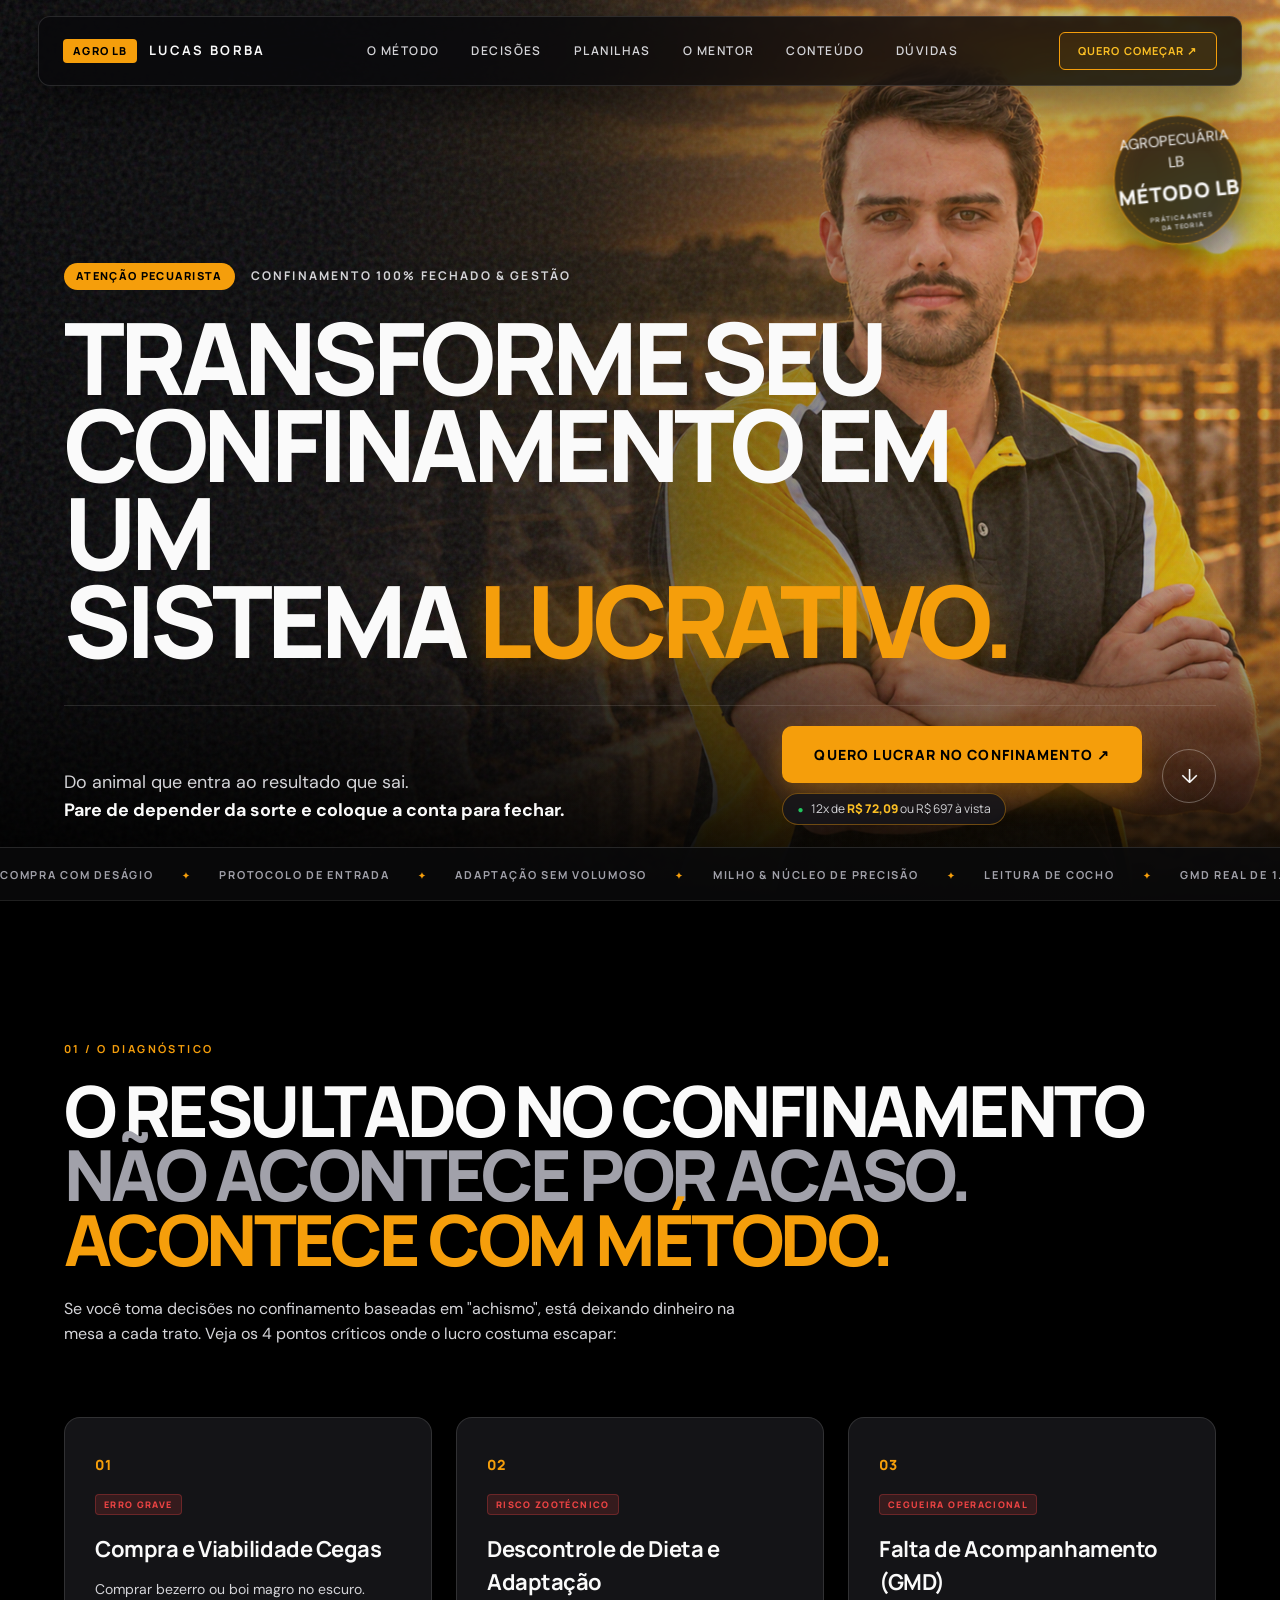
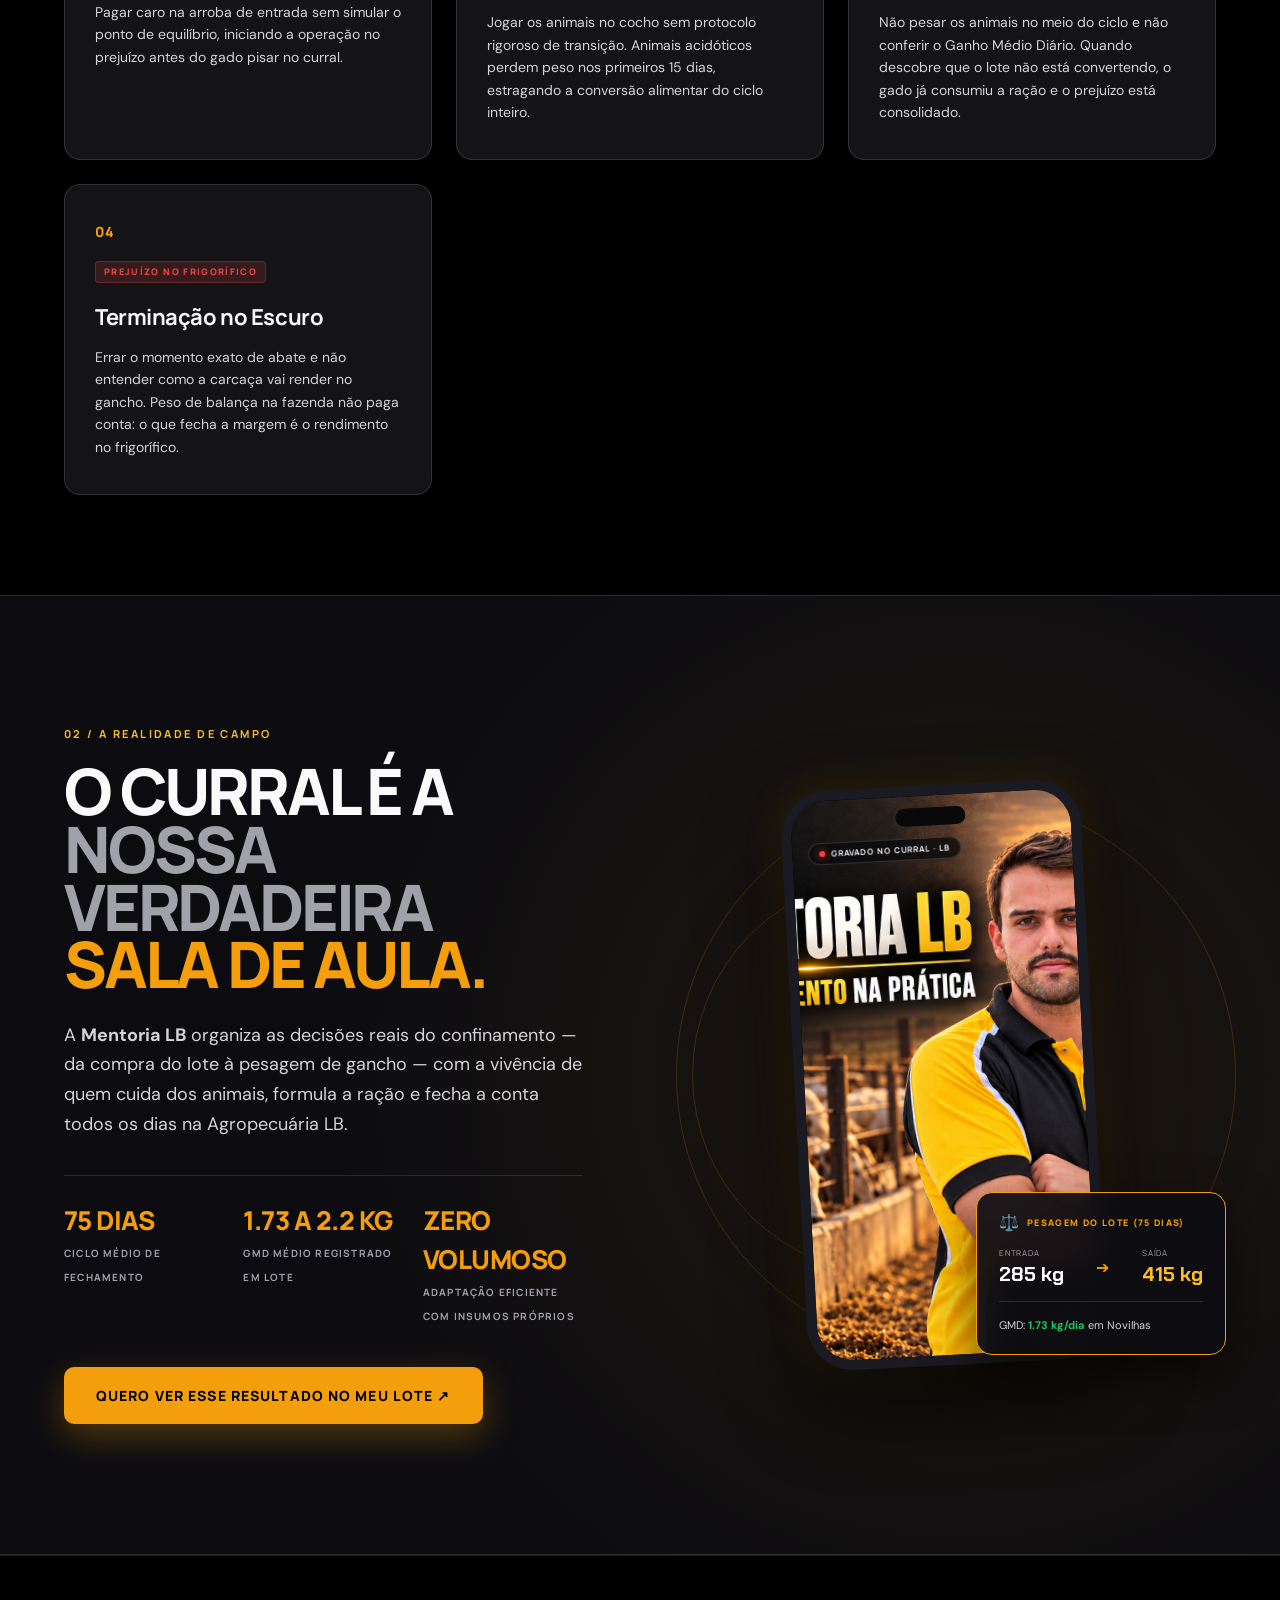
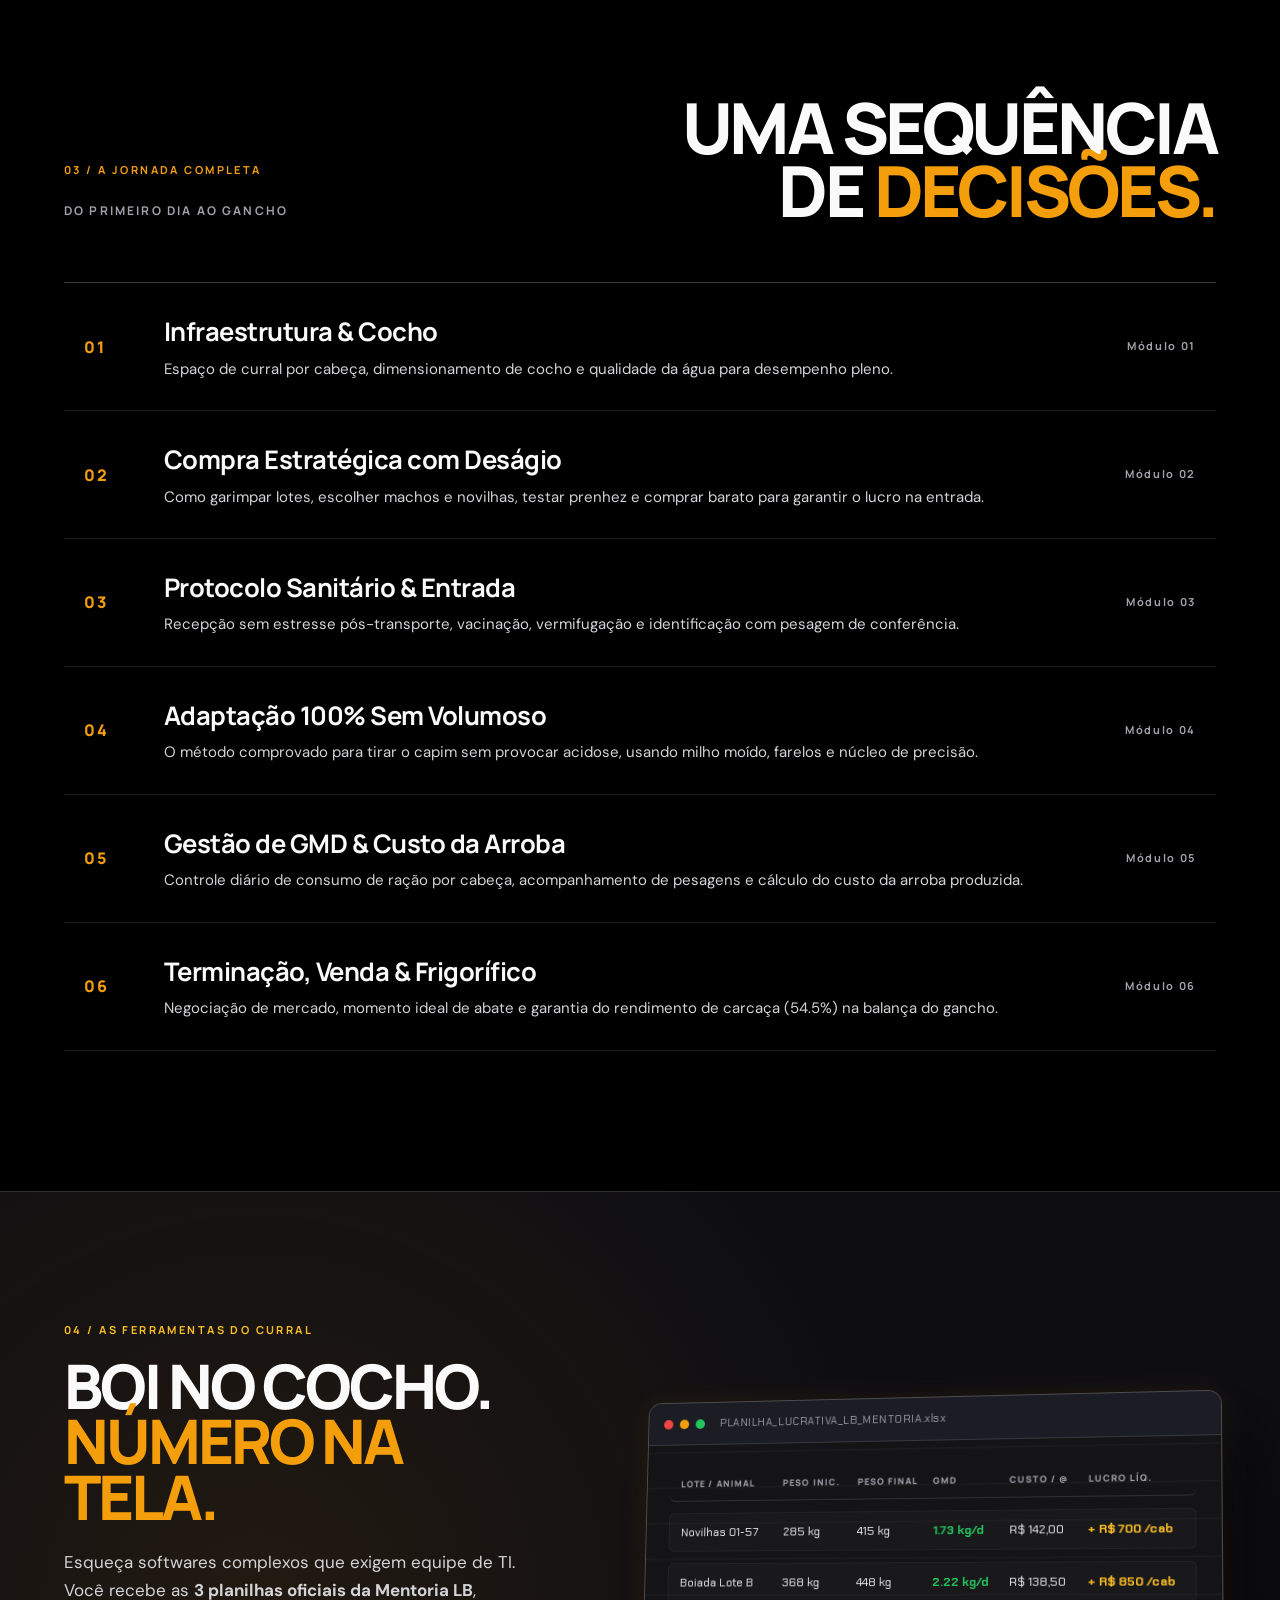
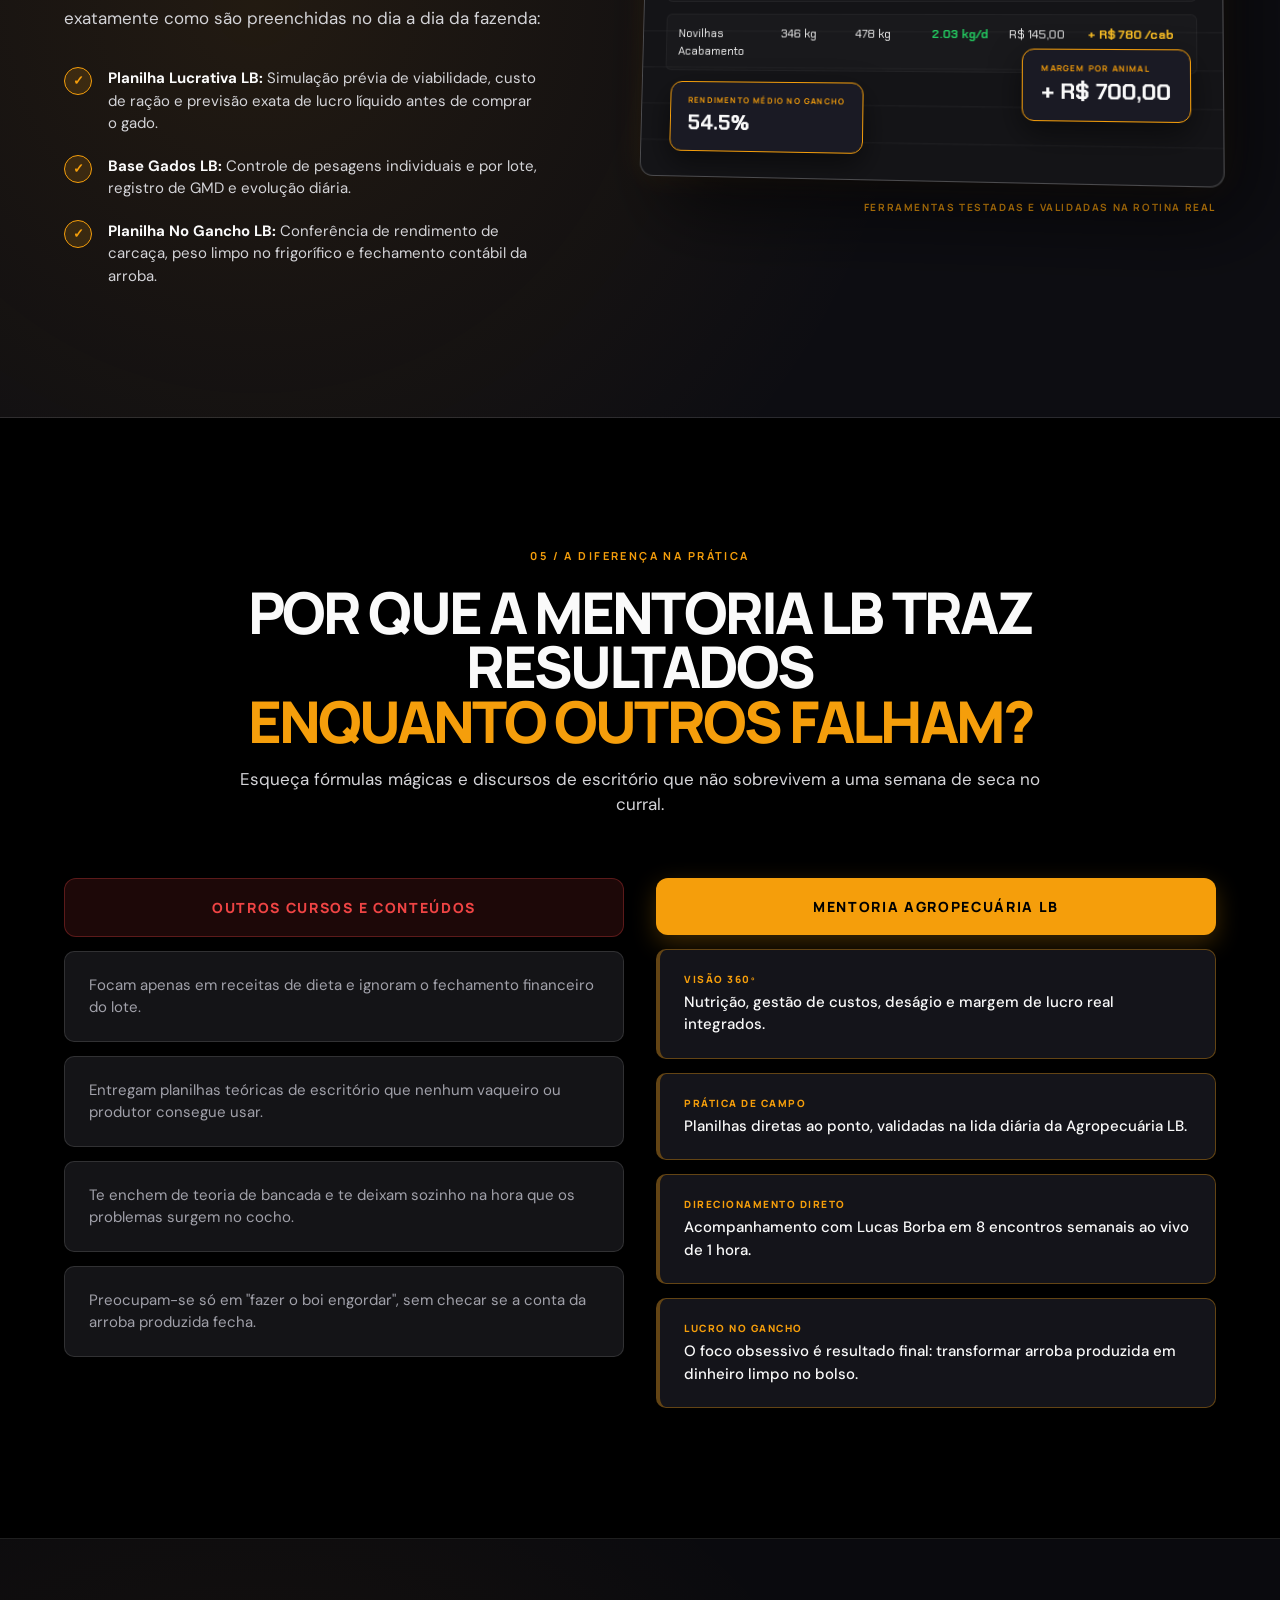
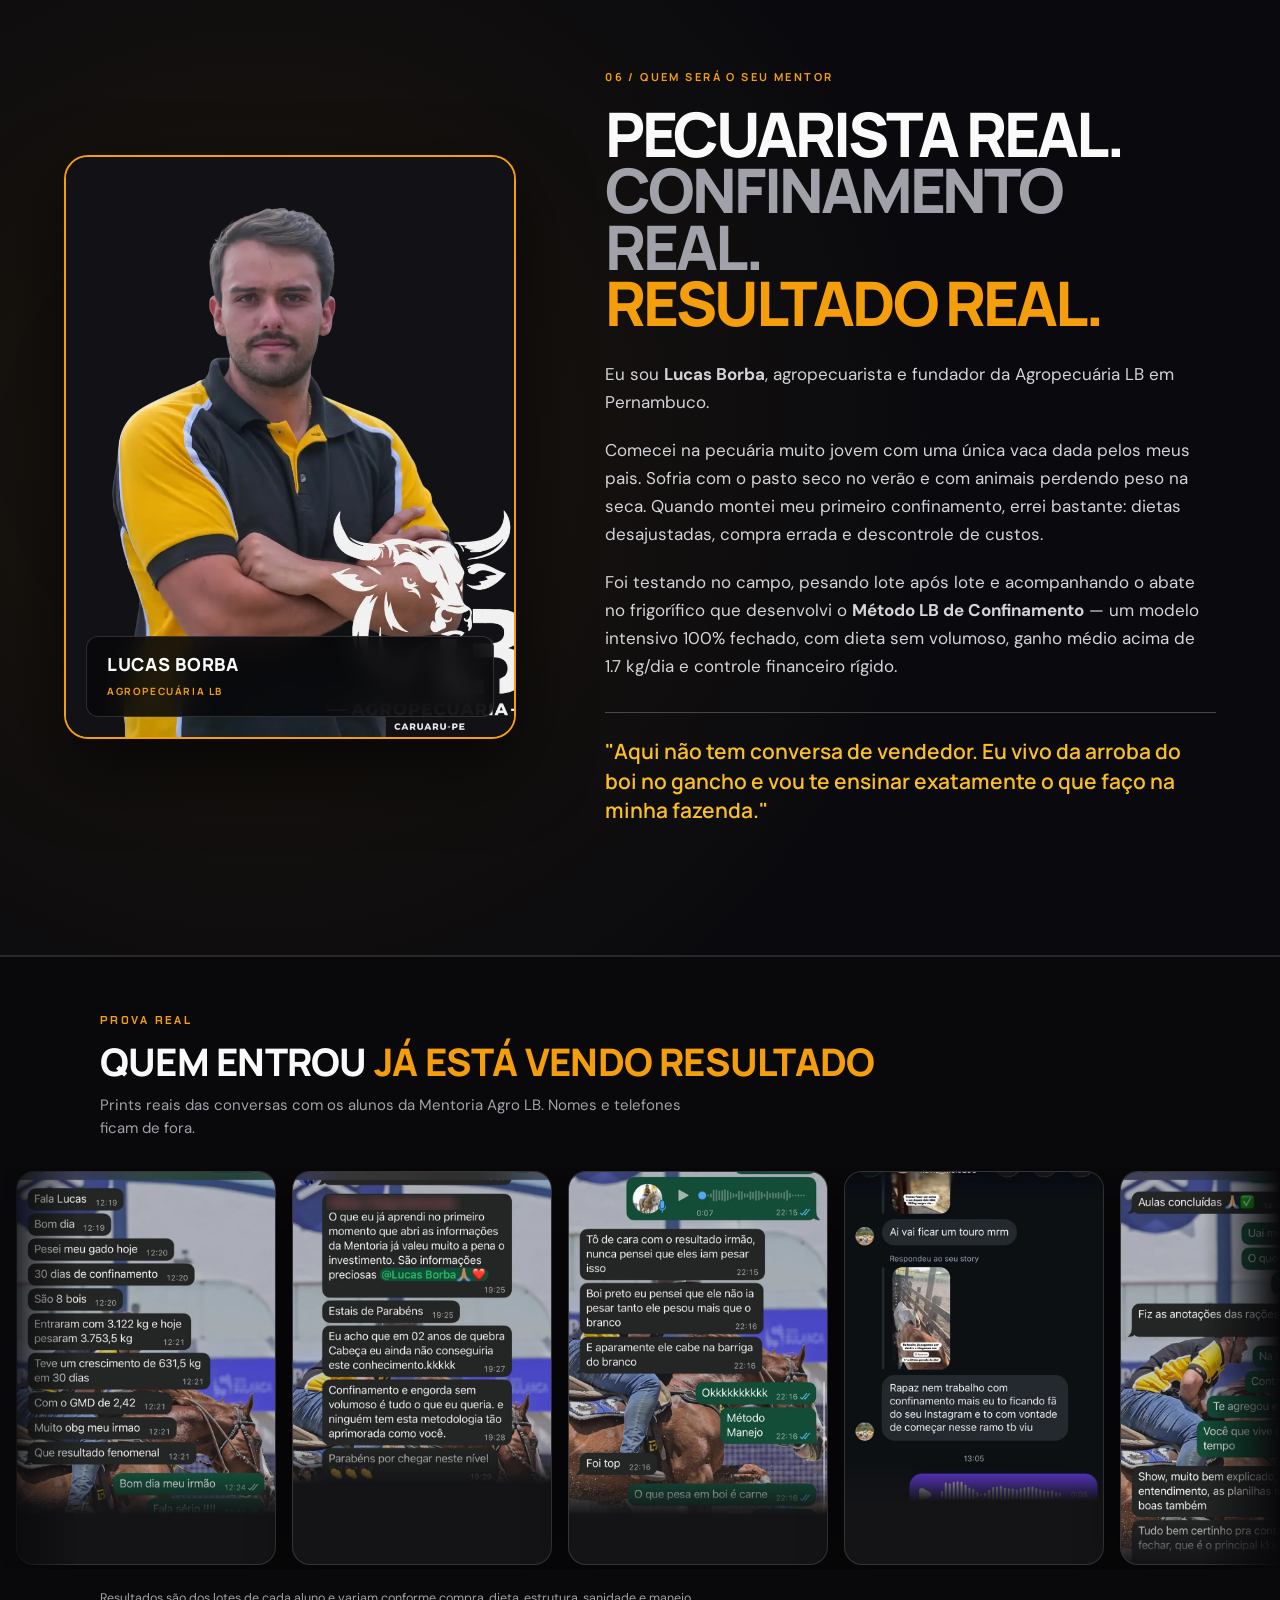
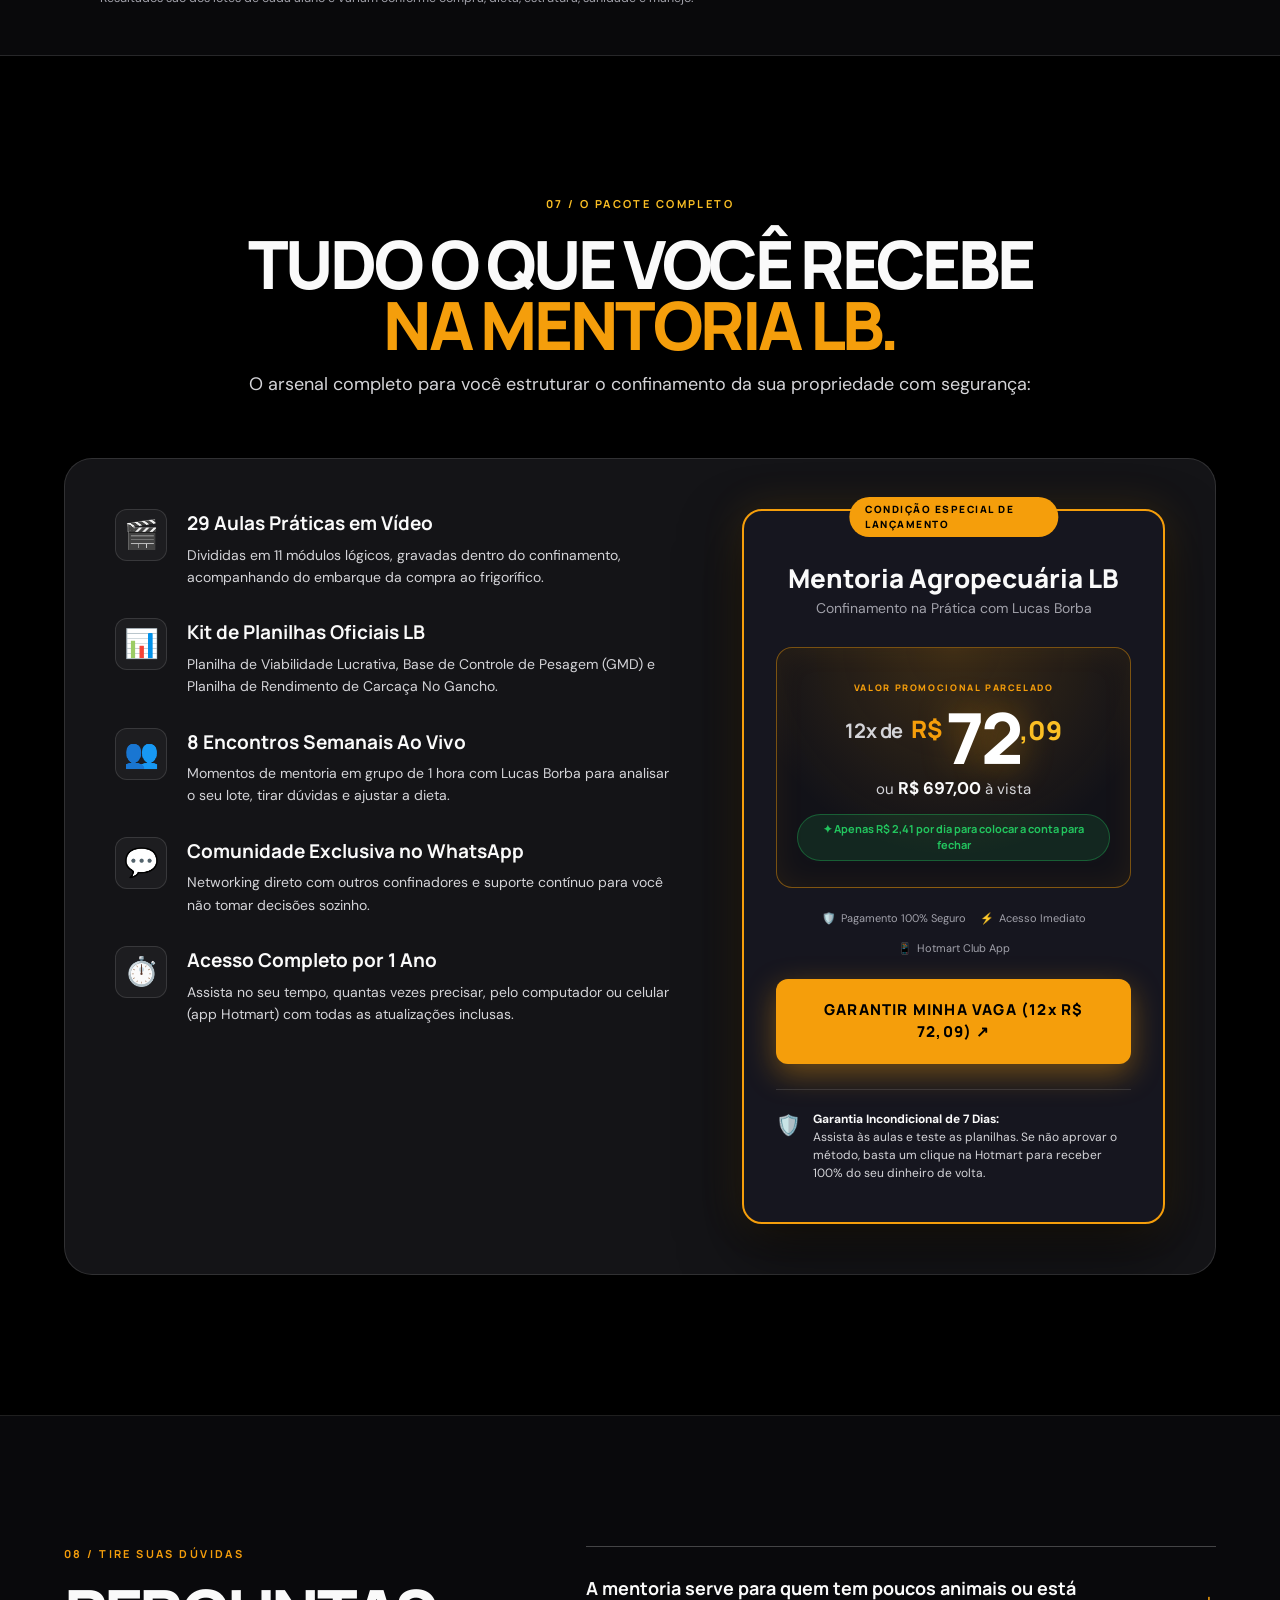
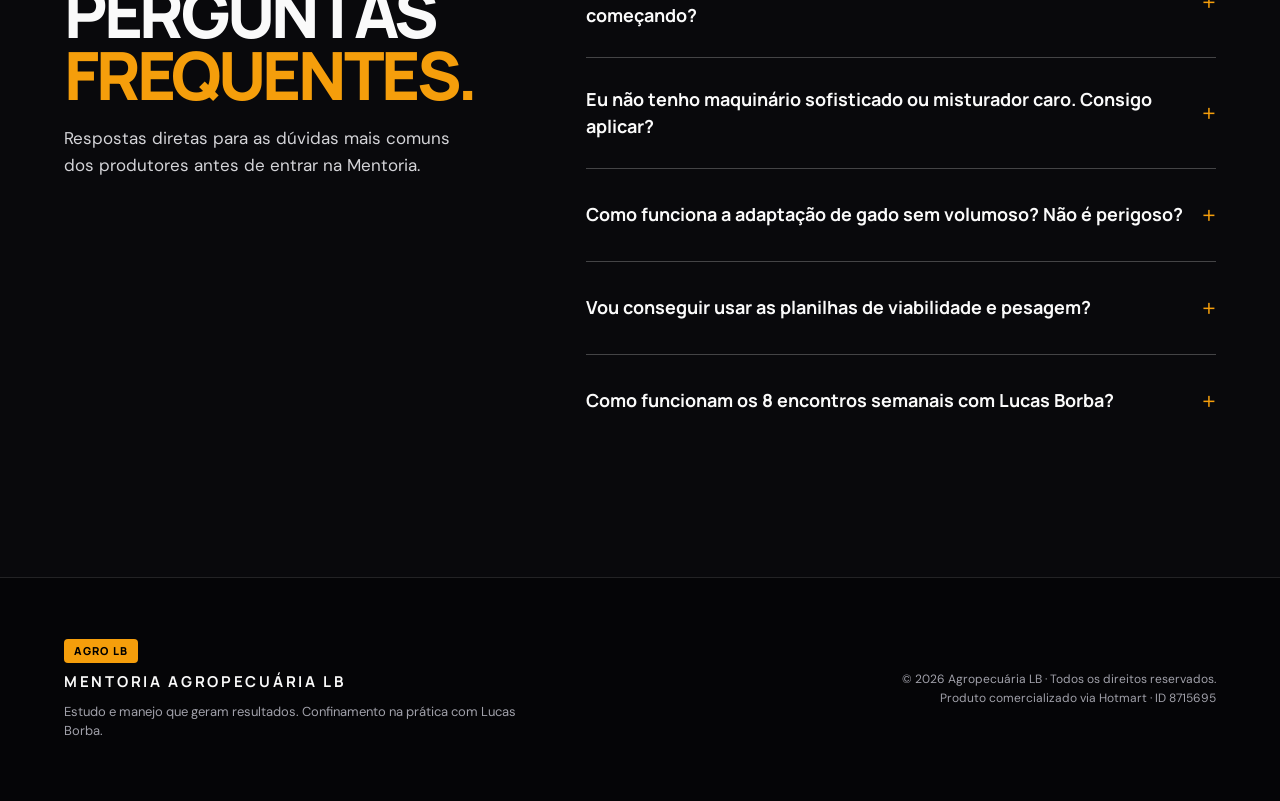
==== commit 3bbf9395: "Adiciona faixa de depoimentos em rolagem na captura e na página de vendas Co-Authored-By: Claude Son" ====
--- a/public/index.html
+++ b/public/index.html
@@ -94,12 +94,33 @@
     ]
   }
   </script>
+  <script async src="https://www.googletagmanager.com/gtag/js?id=G-R4C8YMEJZV"></script>
+  <script>
+    window.dataLayer = window.dataLayer || [];
+    function gtag(){dataLayer.push(arguments);}
+    gtag('js', new Date());
+    gtag('config', 'G-R4C8YMEJZV');
+  </script>
+  <script>
+    !function(f,b,e,v,n,t,s)
+    {if(f.fbq)return;n=f.fbq=function(){n.callMethod?
+    n.callMethod.apply(n,arguments):n.queue.push(arguments)};
+    if(!f._fbq)f._fbq=n;n.push=n;n.loaded=!0;n.version='2.0';
+    n.queue=[];t=b.createElement(e);t.async=!0;
+    t.src=v;s=b.getElementsByTagName(e)[0];
+    s.parentNode.insertBefore(t,s)}(window,document,'script',
+    'https://connect.facebook.net/en_US/fbevents.js');
+    fbq('init', '974661415006489');
+    fbq('track', 'PageView');
+  </script>
   <link rel="preconnect" href="https://fonts.googleapis.com">
   <link rel="preconnect" href="https://fonts.gstatic.com" crossorigin>
   <link href="https://fonts.googleapis.com/css2?family=Chakra+Petch:wght@600;700&family=DM+Sans:ital,opsz,wght@0,9..40,400;0,9..40,500;0,9..40,700;1,9..40,400&family=Manrope:wght@400;500;600;700;800&display=swap" rel="stylesheet">
   <link rel="stylesheet" href="style.css">
+  <link rel="stylesheet" href="assets/depoimentos.css">
 </head>
 <body>
+  <noscript><img height="1" width="1" style="display:none" src="https://www.facebook.com/tr?id=974661415006489&amp;ev=PageView&amp;noscript=1" alt=""></noscript>
 
   <!-- NAVEGAÇÃO SUPERIOR -->
   <header class="nav-header">
@@ -118,7 +139,7 @@
         <a href="#duvidas">DÚVIDAS</a>
       </nav>
 
-      <a href="https://go.hotmart.com/H108001670W" target="_blank" rel="noopener" class="nav-cta">
+      <a href="https://pay.hotmart.com/H108001670W" target="_blank" rel="noopener" class="nav-cta">
         QUERO COMEÇAR ↗
       </a>
 
@@ -134,7 +155,7 @@
     <a href="#mentor" class="drawer-link">O MENTOR</a>
     <a href="#conteudo" class="drawer-link">CONTEÚDO</a>
     <a href="#duvidas" class="drawer-link">DÚVIDAS</a>
-    <a href="https://go.hotmart.com/H108001670W" target="_blank" rel="noopener" class="drawer-cta">QUERO COMEÇAR ↗</a>
+    <a href="https://pay.hotmart.com/H108001670W" target="_blank" rel="noopener" class="drawer-cta">QUERO COMEÇAR ↗</a>
   </div>
 
   <main id="top">
@@ -174,7 +195,7 @@
 
           <div class="hero-actions">
             <div class="hero-cta-wrapper">
-              <a href="https://go.hotmart.com/H108001670W" target="_blank" rel="noopener" class="btn-primary">
+              <a href="https://pay.hotmart.com/H108001670W" target="_blank" rel="noopener" class="btn-primary">
                 QUERO LUCRAR NO CONFINAMENTO ↗
               </a>
               <div class="hero-price-tag">
@@ -287,7 +308,7 @@
               <span>ADAPTAÇÃO EFICIENTE COM INSUMOS PRÓPRIOS</span>
             </div>
           </div>
-          <a href="https://go.hotmart.com/H108001670W" target="_blank" rel="noopener" class="btn-primary gold">
+          <a href="https://pay.hotmart.com/H108001670W" target="_blank" rel="noopener" class="btn-primary gold">
             QUERO VER ESSE RESULTADO NO MEU LOTE ↗
           </a>
         </div>
@@ -592,6 +613,18 @@
     </section>
 
 
+
+  <section class="depo" aria-labelledby="depo-titulo">
+    <div class="depo-head">
+      <p class="depo-kicker">Prova real</p>
+      <h2 class="depo-title" id="depo-titulo">Quem entrou <em>já está vendo resultado</em></h2>
+      <p class="depo-sub">Prints reais das conversas com os alunos da Mentoria Agro LB. Nomes e telefones ficam de fora.</p>
+    </div>
+    <div class="depo-track-wrap"><div class="depo-track"><figure class="depo-card"><img src="assets/depoimentos/resultado-30-dias.webp" alt="Aluno conta que os bois entraram com 3.122 kg e saíram com 3.753,5 kg em 30 dias de confinamento" width="738" height="900" loading="lazy" decoding="async"></figure><figure class="depo-card"><img src="assets/depoimentos/aprendizado-mentoria.webp" alt="Aluno diz que o que aprendeu no primeiro momento da mentoria já valeu o investimento" width="738" height="900" loading="lazy" decoding="async"></figure><figure class="depo-card"><img src="assets/depoimentos/resultado-peso-gabriel.webp" alt="Aluno diz que está de cara com o resultado e que os animais pesaram mais que o esperado" width="738" height="900" loading="lazy" decoding="async"></figure><figure class="depo-card"><img src="assets/depoimentos/instagram-fa.webp" alt="Seguidor diz que não trabalha com confinamento, mas está ficando fã e com vontade de começar" width="738" height="900" loading="lazy" decoding="async"></figure><figure class="depo-card"><img src="assets/depoimentos/aula-explicada.webp" alt="Aluno elogia a aula: muito bem explicada, fácil de entender, e as planilhas muito boas" width="738" height="900" loading="lazy" decoding="async"></figure><figure class="depo-card" aria-hidden="true"><img src="assets/depoimentos/resultado-30-dias.webp" alt="" width="738" height="900" loading="lazy" decoding="async"></figure><figure class="depo-card" aria-hidden="true"><img src="assets/depoimentos/aprendizado-mentoria.webp" alt="" width="738" height="900" loading="lazy" decoding="async"></figure><figure class="depo-card" aria-hidden="true"><img src="assets/depoimentos/resultado-peso-gabriel.webp" alt="" width="738" height="900" loading="lazy" decoding="async"></figure><figure class="depo-card" aria-hidden="true"><img src="assets/depoimentos/instagram-fa.webp" alt="" width="738" height="900" loading="lazy" decoding="async"></figure><figure class="depo-card" aria-hidden="true"><img src="assets/depoimentos/aula-explicada.webp" alt="" width="738" height="900" loading="lazy" decoding="async"></figure></div></div>
+    <p class="depo-note">Resultados são dos lotes de cada aluno e variam conforme compra, dieta, estrutura, sanidade e manejo.</p>
+  </section>
+
+
     <!-- O QUE VOCÊ ENCONTRA NA MENTORIA (OFERTA COMPLETA) -->
     <section class="offer-section" id="conteudo">
       <div class="container">
@@ -675,7 +708,7 @@
               <div class="security-item"><span>📱</span> Hotmart Club App</div>
             </div>
 
-            <a href="https://go.hotmart.com/H108001670W" target="_blank" rel="noopener" class="btn-checkout">
+            <a href="https://pay.hotmart.com/H108001670W" target="_blank" rel="noopener" class="btn-checkout">
               GARANTIR MINHA VAGA (12x R$ 72,09) ↗
             </a>
 
@@ -784,7 +817,7 @@
       <small>12x de R$ 72,09 (ou R$ 697 à vista)</small>
       <strong>MENTORIA AGRO LB</strong>
     </div>
-    <a href="https://go.hotmart.com/H108001670W" target="_blank" rel="noopener" class="btn-sticky-cta">
+    <a href="https://pay.hotmart.com/H108001670W" target="_blank" rel="noopener" class="btn-sticky-cta">
       GARANTIR VAGA ↗
     </a>
   </div>
--- a/public/assets/depoimentos.css
+++ b/public/assets/depoimentos.css
@@ -0,0 +1,21 @@
+/* Faixa de depoimentos (prints reais do grupo de alunos) em rolagem contínua.
+   Usada na captura (/5-erros-do-confinamento) e na página de vendas (/). */
+.depo{background:#09090b;border-top:1px solid rgba(255,255,255,.12);border-bottom:1px solid rgba(255,255,255,.12);padding:56px 0 48px;overflow:hidden}
+.depo-head{width:min(1080px,calc(100% - 32px));margin:0 auto 28px}
+.depo-kicker{font:700 11px 'Chakra Petch',sans-serif;letter-spacing:.22em;text-transform:uppercase;color:#f59e0b;margin-bottom:14px}
+.depo-title{font:800 clamp(24px,5.6vw,38px)/1.08 'Manrope',sans-serif;text-transform:uppercase;letter-spacing:-.02em;color:#fafafa}
+.depo-title em{font-style:normal;color:#f59e0b}
+.depo-sub{margin-top:12px;max-width:620px;color:#a1a1aa;font-size:15px;line-height:1.5}
+.depo-track-wrap{position:relative;-webkit-mask-image:linear-gradient(90deg,transparent,#000 6%,#000 94%,transparent);mask-image:linear-gradient(90deg,transparent,#000 6%,#000 94%,transparent)}
+.depo-track{display:flex;gap:16px;width:max-content;animation:depo-scroll 55s linear infinite;padding:4px 16px}
+.depo-track-wrap:hover .depo-track,.depo-track-wrap:focus-within .depo-track{animation-play-state:paused}
+.depo-card{flex:0 0 auto;width:min(260px,72vw);margin:0;border-radius:18px;overflow:hidden;border:1px solid rgba(255,255,255,.14);background:#141417;box-shadow:0 14px 40px rgba(0,0,0,.55)}
+.depo-card img{width:100%;height:auto;display:block;-webkit-mask-image:linear-gradient(180deg,#000 88%,transparent);mask-image:linear-gradient(180deg,#000 88%,transparent)}
+.depo-note{width:min(1080px,calc(100% - 32px));margin:20px auto 0;font-size:12.5px;color:#a1a1aa;line-height:1.45}
+@keyframes depo-scroll{to{transform:translateX(calc(-50% - 8px))}}
+@media (prefers-reduced-motion:reduce){
+  .depo-track-wrap{-webkit-mask-image:none;mask-image:none;overflow-x:auto;scroll-snap-type:x mandatory}
+  .depo-track{animation:none}
+  .depo-card{scroll-snap-align:center}
+  .depo-card[aria-hidden="true"]{display:none}
+}
